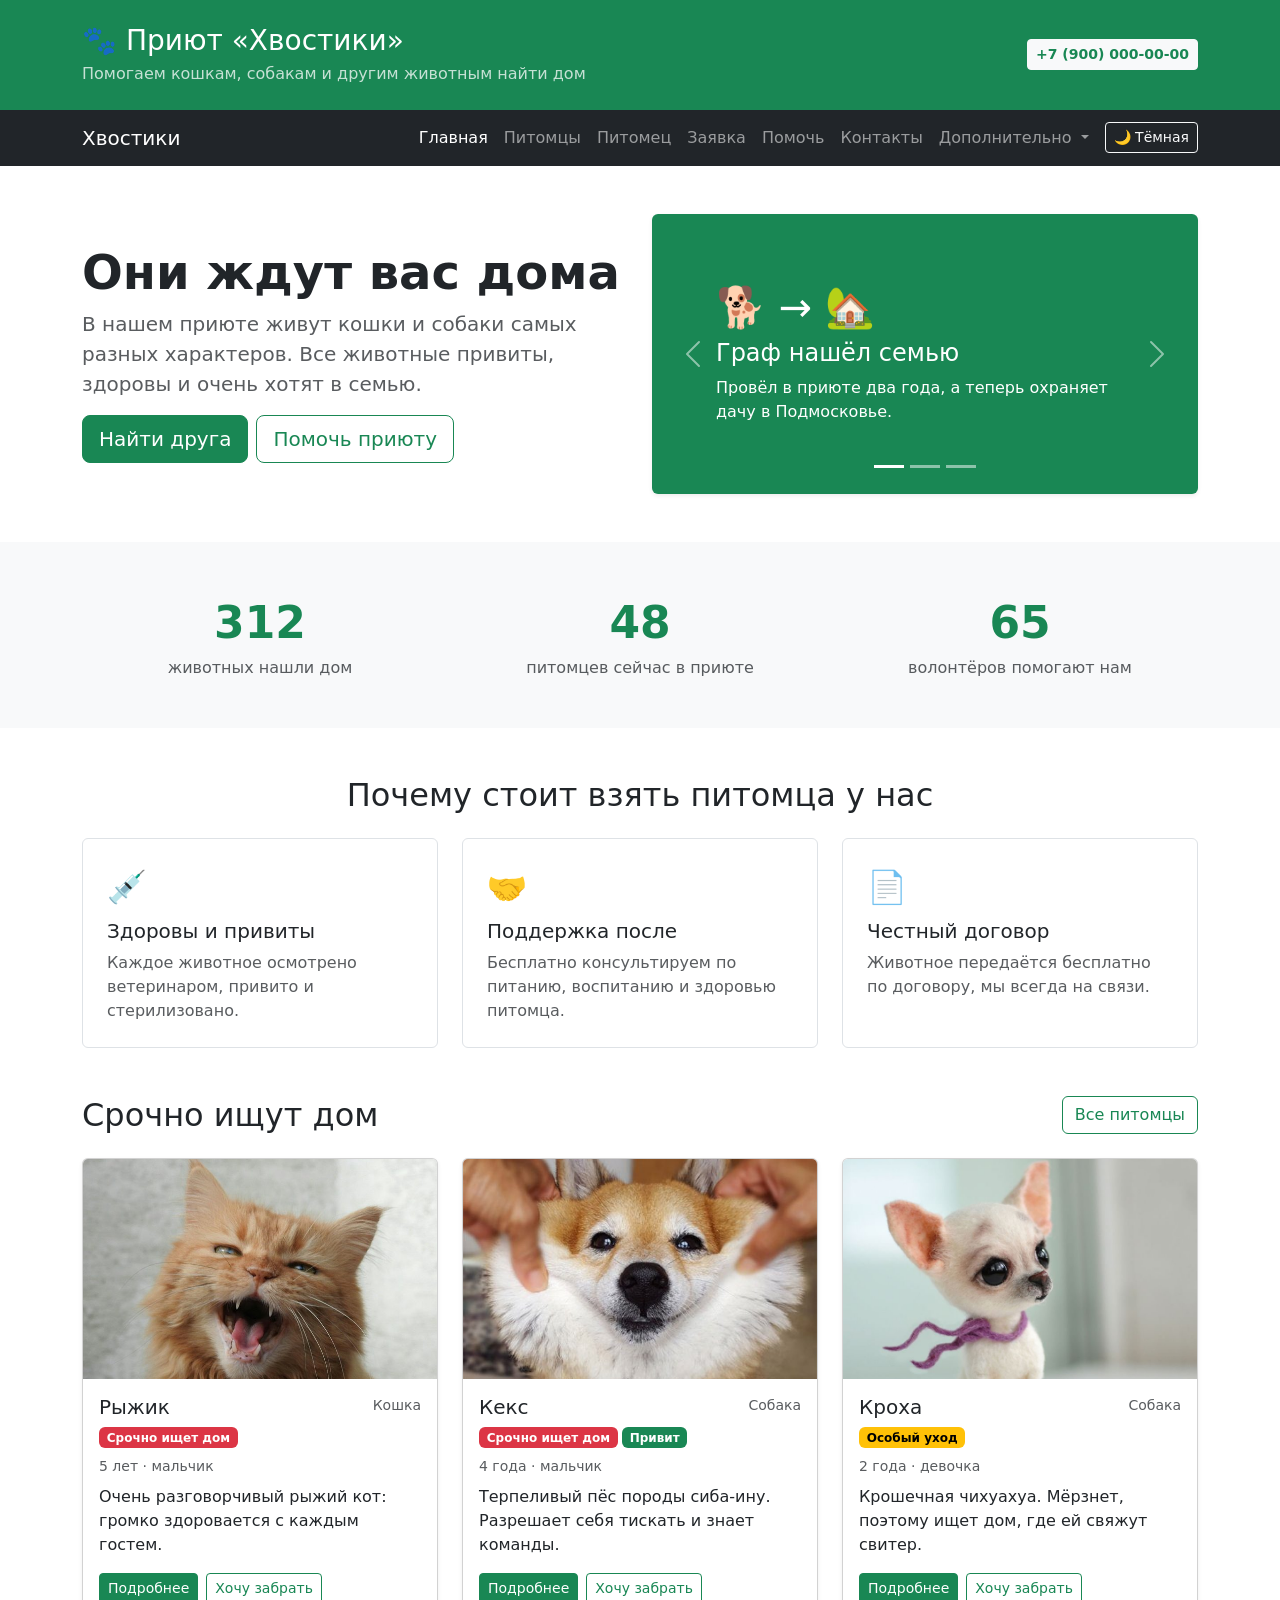
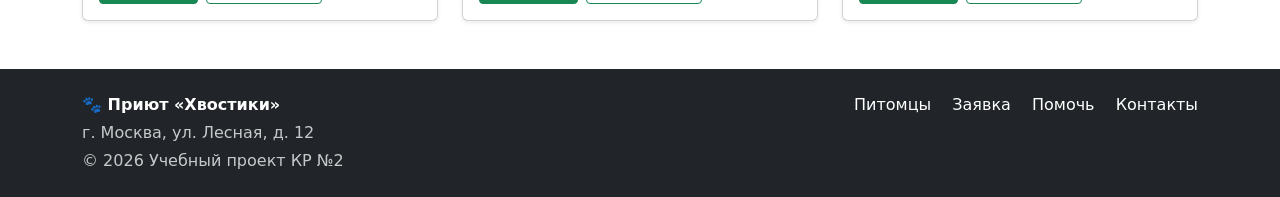
==== index.html @ 6a5b8a9f "feat: add real pet photos" ====
<!DOCTYPE html>
<html lang="ru">
<head>
  <meta charset="UTF-8">
  <meta name="viewport" content="width=device-width, initial-scale=1.0">
  <meta name="description" content="Приют «Хвостики»: кошки, собаки и другие животные ищут дом. Возьмите питомца или помогите приюту.">
  <title>Главная — Приют «Хвостики»</title>

  <script>
    try {
      const savedTheme = localStorage.getItem('theme');
      if (savedTheme) document.documentElement.setAttribute('data-bs-theme', savedTheme);
    } catch (e) {}
  </script>

  <link rel="stylesheet" href="vendor/bootstrap/css/bootstrap.min.css">
  <link rel="stylesheet" href="css/custom.css">
</head>
<body>
  <header class="bg-success text-white py-4">
    <div class="container">
      <div class="row align-items-center">
        <div class="col-12 col-md-8">
          <p class="h3 mb-1">🐾 Приют «Хвостики»</p>
          <p class="mb-0 opacity-75">
            Помогаем кошкам, собакам и другим животным найти дом
          </p>
        </div>

        <div class="col-12 col-md-4 text-md-end mt-3 mt-md-0">
          <a class="btn btn-light btn-sm text-success fw-semibold" href="tel:+79000000000">
            +7 (900) 000-00-00
          </a>
        </div>
      </div>
    </div>
  </header>

  <nav class="navbar navbar-expand-lg navbar-dark bg-dark">
    <div class="container">
      <a class="navbar-brand" href="index.html">Хвостики</a>

      <button
        class="navbar-toggler"
        type="button"
        data-bs-toggle="collapse"
        data-bs-target="#mainNavbar"
        aria-controls="mainNavbar"
        aria-expanded="false"
        aria-label="Переключить навигацию"
      >
        <span class="navbar-toggler-icon"></span>
      </button>

      <div class="collapse navbar-collapse" id="mainNavbar">
        <ul class="navbar-nav ms-auto align-items-lg-center">
          <li class="nav-item">
            <a class="nav-link active" aria-current="page" href="index.html">Главная</a>
          </li>
          <li class="nav-item">
            <a class="nav-link" href="catalog.html">Питомцы</a>
          </li>
          <li class="nav-item">
            <a class="nav-link" href="product.html">Питомец</a>
          </li>
          <li class="nav-item">
            <a class="nav-link" href="order.html">Заявка</a>
          </li>
          <li class="nav-item">
            <a class="nav-link" href="help.html">Помочь</a>
          </li>
          <li class="nav-item">
            <a class="nav-link" href="contacts.html">Контакты</a>
          </li>
          <li class="nav-item dropdown">
            <a
              class="nav-link dropdown-toggle"
              href="#"
              role="button"
              data-bs-toggle="dropdown"
              aria-expanded="false"
            >
              Дополнительно
            </a>
            <ul class="dropdown-menu dropdown-menu-end">
              <li><a class="dropdown-item" href="catalog.html">Все питомцы</a></li>
              <li><a class="dropdown-item" href="index.html#urgent">Срочно ищут дом</a></li>
              <li><a class="dropdown-item" href="help.html#volunteer">Стать волонтёром</a></li>
            </ul>
          </li>
          <li class="nav-item ms-lg-2">
            <button
              id="themeToggle"
              class="btn btn-outline-light btn-sm"
              type="button"
              aria-label="Переключить тему"
            >
              🌙 Тёмная
            </button>
          </li>
        </ul>
      </div>
    </div>
  </nav>

  <main>
    <section class="container my-5">
      <div class="row align-items-center g-4">
        <div class="col-12 col-lg-6">
          <h1 class="display-5 fw-bold">
            Они ждут вас дома
          </h1>
          <p class="lead text-body-secondary">
            В нашем приюте живут кошки и собаки самых разных характеров.
            Все животные привиты, здоровы и очень хотят в семью.
          </p>
          <div class="d-flex flex-wrap gap-2">
            <a class="btn btn-success btn-lg" href="catalog.html">
              Найти друга
            </a>
            <a class="btn btn-outline-success btn-lg" href="help.html">
              Помочь приюту
            </a>
          </div>
        </div>

        <div class="col-12 col-lg-6">
          <div id="storiesCarousel" class="carousel slide rounded overflow-hidden shadow-sm" data-bs-ride="carousel">
            <div class="carousel-indicators">
              <button type="button" data-bs-target="#storiesCarousel" data-bs-slide-to="0" class="active" aria-current="true" aria-label="История 1"></button>
              <button type="button" data-bs-target="#storiesCarousel" data-bs-slide-to="1" aria-label="История 2"></button>
              <button type="button" data-bs-target="#storiesCarousel" data-bs-slide-to="2" aria-label="История 3"></button>
            </div>

            <div class="carousel-inner">
              <div class="carousel-item active">
                <div class="promo-slide bg-success text-white d-flex flex-column justify-content-center p-5">
                  <p class="display-6 mb-2">🐕 → 🏡</p>
                  <h2 class="h4">Граф нашёл семью</h2>
                  <p class="mb-0">Провёл в приюте два года, а теперь охраняет дачу в Подмосковье.</p>
                </div>
              </div>
              <div class="carousel-item">
                <div class="promo-slide bg-primary text-white d-flex flex-column justify-content-center p-5">
                  <p class="display-6 mb-2">🐈 → 🏡</p>
                  <h2 class="h4">Муся теперь домашняя</h2>
                  <p class="mb-0">Пугливая кошка за месяц стала главной любимицей семьи.</p>
                </div>
              </div>
              <div class="carousel-item">
                <div class="promo-slide bg-dark text-white d-flex flex-column justify-content-center p-5">
                  <p class="display-6 mb-2">🐇 → 🏡</p>
                  <h2 class="h4">Кролик Снежок</h2>
                  <p class="mb-0">Живёт с двумя детьми и получает самую свежую морковку.</p>
                </div>
              </div>
            </div>

            <button class="carousel-control-prev" type="button" data-bs-target="#storiesCarousel" data-bs-slide="prev">
              <span class="carousel-control-prev-icon" aria-hidden="true"></span>
              <span class="visually-hidden">Предыдущая история</span>
            </button>
            <button class="carousel-control-next" type="button" data-bs-target="#storiesCarousel" data-bs-slide="next">
              <span class="carousel-control-next-icon" aria-hidden="true"></span>
              <span class="visually-hidden">Следующая история</span>
            </button>
          </div>
        </div>
      </div>
    </section>

    <section class="bg-body-tertiary py-5" aria-label="Приют в цифрах">
      <div class="container">
        <div class="row g-4 text-center">
          <div class="col-12 col-md-4">
            <p class="stat-number text-success mb-0">312</p>
            <p class="mb-0 text-body-secondary">животных нашли дом</p>
          </div>
          <div class="col-12 col-md-4">
            <p class="stat-number text-success mb-0">48</p>
            <p class="mb-0 text-body-secondary">питомцев сейчас в приюте</p>
          </div>
          <div class="col-12 col-md-4">
            <p class="stat-number text-success mb-0">65</p>
            <p class="mb-0 text-body-secondary">волонтёров помогают нам</p>
          </div>
        </div>
      </div>
    </section>

    <section class="container my-5" id="advantages">
      <h2 class="text-center mb-4">Почему стоит взять питомца у нас</h2>

      <div class="row g-4">
        <div class="col-12 col-md-4">
          <div class="p-4 border rounded h-100 bg-body">
            <p class="fs-2 mb-2" aria-hidden="true">💉</p>
            <h3 class="h5">Здоровы и привиты</h3>
            <p class="mb-0 text-body-secondary">
              Каждое животное осмотрено ветеринаром, привито и стерилизовано.
            </p>
          </div>
        </div>

        <div class="col-12 col-md-4">
          <div class="p-4 border rounded h-100 bg-body">
            <p class="fs-2 mb-2" aria-hidden="true">🤝</p>
            <h3 class="h5">Поддержка после</h3>
            <p class="mb-0 text-body-secondary">
              Бесплатно консультируем по питанию, воспитанию и здоровью питомца.
            </p>
          </div>
        </div>

        <div class="col-12 col-md-4">
          <div class="p-4 border rounded h-100 bg-body">
            <p class="fs-2 mb-2" aria-hidden="true">📄</p>
            <h3 class="h5">Честный договор</h3>
            <p class="mb-0 text-body-secondary">
              Животное передаётся бесплатно по договору, мы всегда на связи.
            </p>
          </div>
        </div>
      </div>
    </section>

    <section class="container my-5" id="urgent">
      <div class="d-flex flex-wrap gap-2 justify-content-between align-items-center mb-4">
        <h2 class="mb-0">Срочно ищут дом</h2>
        <a class="btn btn-outline-success" href="catalog.html">
          Все питомцы
        </a>
      </div>

      <div class="row g-4">
        <div class="col-12 col-md-6 col-lg-4">
          <div class="card h-100 shadow-sm">
            <img src="images/ryzhik.jpg" class="card-img-top pet-img" alt="Рыжий кот Рыжик широко открыл рот" loading="lazy">
            <div class="card-body d-flex flex-column">
              <div class="d-flex justify-content-between align-items-start mb-2">
                <h3 class="card-title h5 mb-0">Рыжик</h3>
                <span class="text-body-secondary small">Кошка</span>
              </div>
              <div class="d-flex flex-wrap gap-1 mb-2"><span class="badge text-bg-danger">Срочно ищет дом</span></div>
              <p class="small text-body-secondary mb-2">5 лет · мальчик</p>
              <p class="card-text">Очень разговорчивый рыжий кот: громко здоровается с каждым гостем.</p>

              <div class="d-flex gap-2 mt-auto">
                <a class="btn btn-success btn-sm" href="product.html">Подробнее</a>
                <a class="btn btn-outline-success btn-sm" href="order.html?pet=ryzhik">Хочу забрать</a>
              </div>
            </div>
          </div>
        </div>
        <div class="col-12 col-md-6 col-lg-4">
          <div class="card h-100 shadow-sm">
            <img src="images/keks.jpg" class="card-img-top pet-img" alt="Рыжая сиба-ину Кекс, которой оттягивают щёки" loading="lazy">
            <div class="card-body d-flex flex-column">
              <div class="d-flex justify-content-between align-items-start mb-2">
                <h3 class="card-title h5 mb-0">Кекс</h3>
                <span class="text-body-secondary small">Собака</span>
              </div>
              <div class="d-flex flex-wrap gap-1 mb-2"><span class="badge text-bg-danger">Срочно ищет дом</span> <span class="badge text-bg-success">Привит</span></div>
              <p class="small text-body-secondary mb-2">4 года · мальчик</p>
              <p class="card-text">Терпеливый пёс породы сиба-ину. Разрешает себя тискать и знает команды.</p>

              <div class="d-flex gap-2 mt-auto">
                <a class="btn btn-success btn-sm" href="product.html">Подробнее</a>
                <a class="btn btn-outline-success btn-sm" href="order.html?pet=keks">Хочу забрать</a>
              </div>
            </div>
          </div>
        </div>
        <div class="col-12 col-md-6 col-lg-4">
          <div class="card h-100 shadow-sm">
            <img src="images/kroha.jpg" class="card-img-top pet-img" alt="Маленькая чихуахуа Кроха с фиолетовым шарфиком" loading="lazy">
            <div class="card-body d-flex flex-column">
              <div class="d-flex justify-content-between align-items-start mb-2">
                <h3 class="card-title h5 mb-0">Кроха</h3>
                <span class="text-body-secondary small">Собака</span>
              </div>
              <div class="d-flex flex-wrap gap-1 mb-2"><span class="badge text-bg-warning">Особый уход</span></div>
              <p class="small text-body-secondary mb-2">2 года · девочка</p>
              <p class="card-text">Крошечная чихуахуа. Мёрзнет, поэтому ищет дом, где ей свяжут свитер.</p>

              <div class="d-flex gap-2 mt-auto">
                <a class="btn btn-success btn-sm" href="product.html">Подробнее</a>
                <a class="btn btn-outline-success btn-sm" href="order.html?pet=kroha">Хочу забрать</a>
              </div>
            </div>
          </div>
        </div>
      </div>
    </section>
  </main>

  <footer class="bg-dark text-white py-4 mt-5">
    <div class="container">
      <div class="row g-3">
        <div class="col-12 col-md-6">
          <p class="fw-semibold mb-1">🐾 Приют «Хвостики»</p>
          <p class="mb-1 opacity-75">г. Москва, ул. Лесная, д. 12</p>
          <p class="mb-0 opacity-75">&copy; 2026 Учебный проект КР №2</p>
        </div>

        <div class="col-12 col-md-6 text-md-end">
          <a class="text-white text-decoration-none me-3" href="catalog.html">Питомцы</a>
          <a class="text-white text-decoration-none me-3" href="order.html">Заявка</a>
          <a class="text-white text-decoration-none me-3" href="help.html">Помочь</a>
          <a class="text-white text-decoration-none" href="contacts.html">Контакты</a>
        </div>
      </div>
    </div>
  </footer>

  <script src="vendor/bootstrap/js/bootstrap.bundle.min.js"></script>
  <script src="js/main.js"></script>
</body>
</html>
---- css/custom.css ----
body {
  min-height: 100vh;
}

/* Фото питомцев в карточках */
.pet-img {
  height: 220px;
  object-fit: cover;
  object-position: center 30%;
}

/* Большое фото на странице питомца */
.pet-img-lg {
  width: 100%;
  height: 420px;
  object-fit: cover;
}

/* Слайды карусели историй */
.promo-slide {
  min-height: 280px;
  padding-inline: 4rem !important;
}

/* Цифры в блоке «Приют в цифрах» */
.stat-number {
  font-size: 2.75rem;
  font-weight: 700;
}

/* ===== Анимация смены темы: собака тянет занавес ===== */
.theme-curtain {
  position: fixed;
  top: 0;
  bottom: 0;
  left: 0;
  width: 0;
  z-index: 2000;
  pointer-events: none;
  /* складки занавеса */
  background:
    repeating-linear-gradient(
      90deg,
      rgba(255, 255, 255, 0.05) 0 18px,
      rgba(0, 0, 0, 0.25) 18px 40px
    ),
    #1f2340;
  box-shadow: 6px 0 18px rgba(0, 0, 0, 0.45);
  transition: opacity 0.3s ease;
}

.theme-curtain.is-hiding {
  opacity: 0;
}

.theme-dog {
  position: fixed;
  bottom: 12px;
  z-index: 2001;
  width: 168px;
  pointer-events: none;
  image-rendering: pixelated;
  animation: dog-trot 0.18s steps(2) infinite;
}

/* «Бег»: собака подпрыгивает на каждом шаге */
@keyframes dog-trot {
  from { transform: translateY(0); }
  to { transform: translateY(-8px); }
}
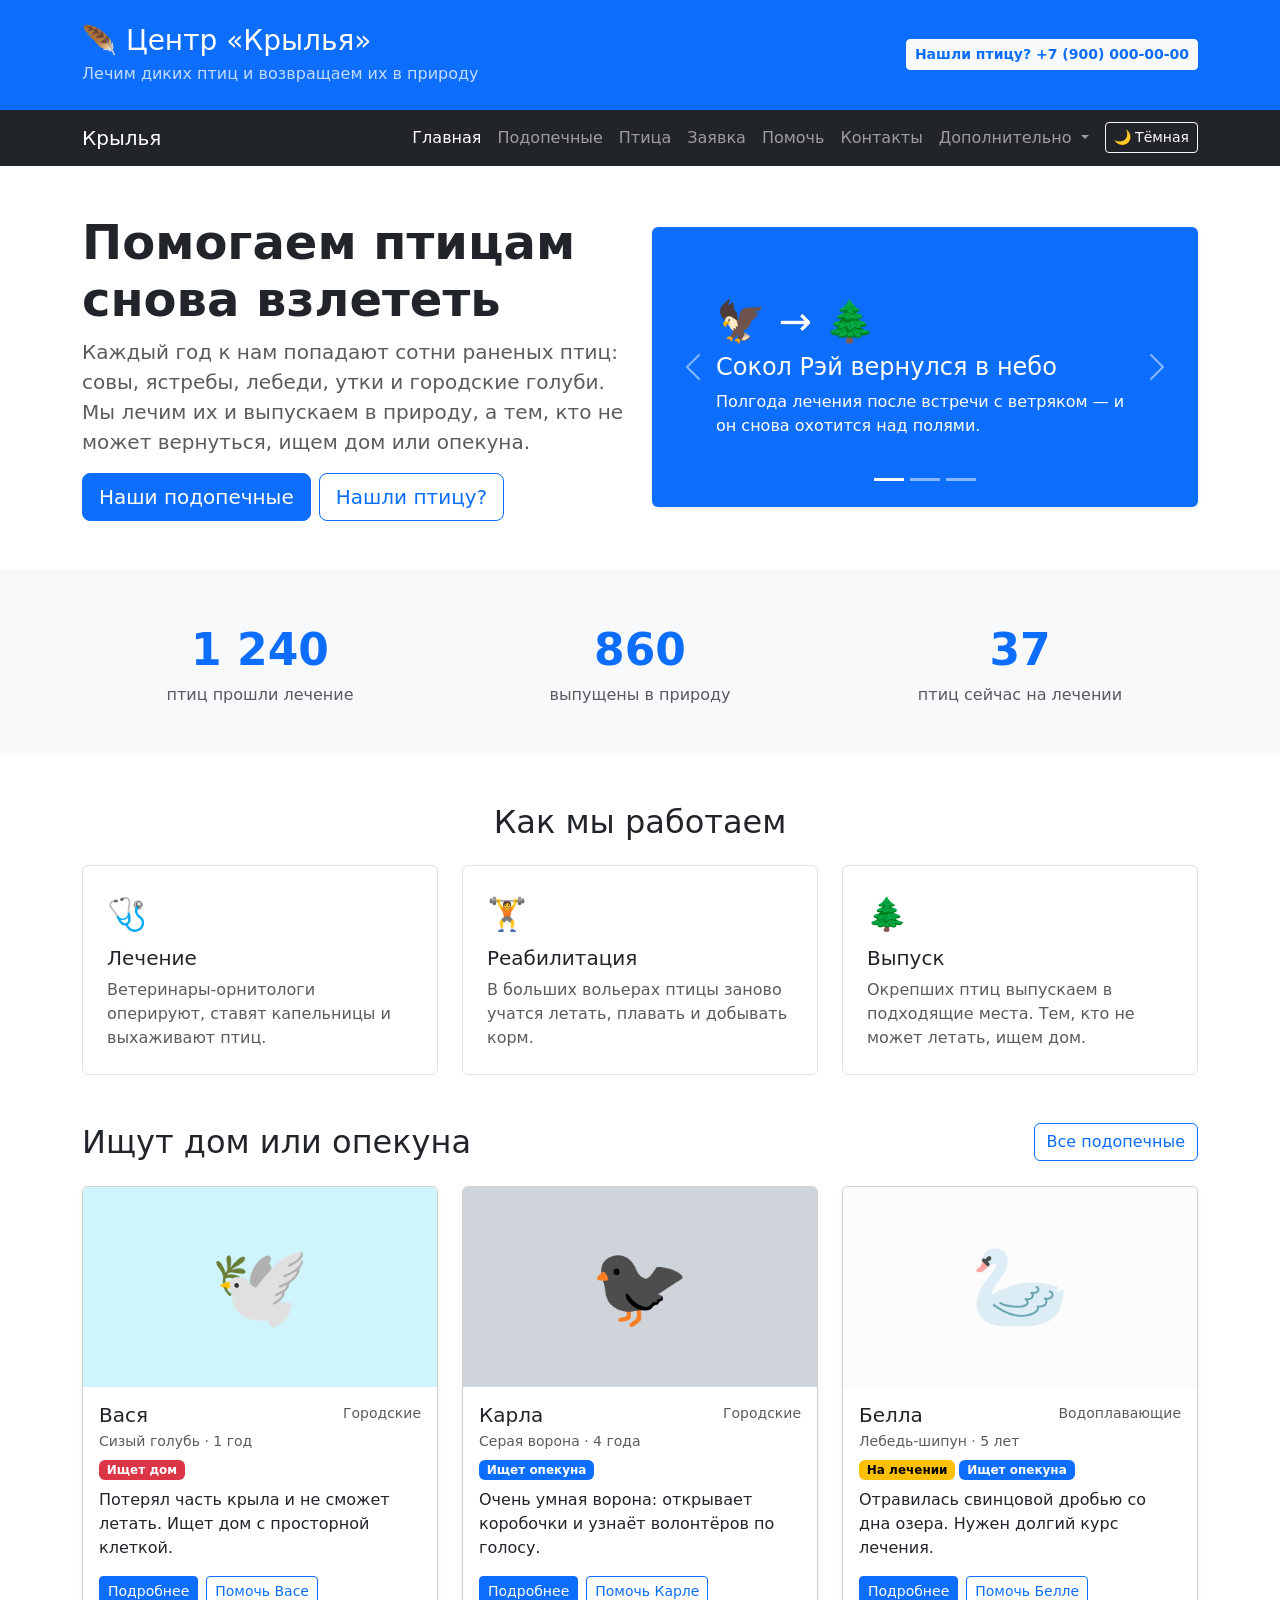
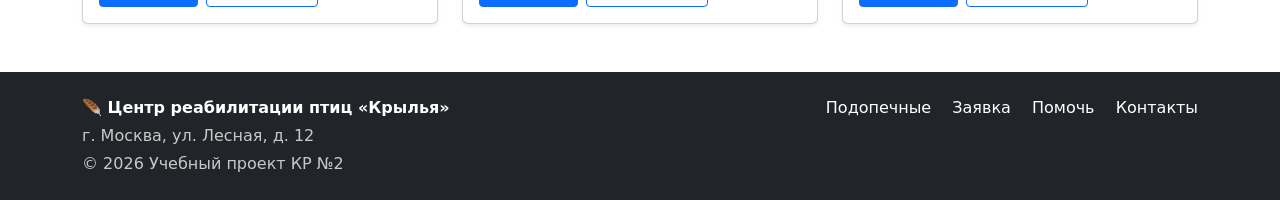
==== commit fee364ae: "feat: change project theme to bird rehabilitation center" ====
--- a/index.html
+++ b/index.html
@@ -3,8 +3,8 @@
 <head>
   <meta charset="UTF-8">
   <meta name="viewport" content="width=device-width, initial-scale=1.0">
-  <meta name="description" content="Приют «Хвостики»: кошки, собаки и другие животные ищут дом. Возьмите питомца или помогите приюту.">
-  <title>Главная — Приют «Хвостики»</title>
+  <meta name="description" content="Центр реабилитации птиц «Крылья»: лечим раненых диких птиц и возвращаем их в природу. Опека, волонтёрство, помощь найденным птицам.">
+  <title>Главная — Центр реабилитации птиц «Крылья»</title>
 
   <script>
     try {
@@ -17,19 +17,19 @@
   <link rel="stylesheet" href="css/custom.css">
 </head>
 <body>
-  <header class="bg-success text-white py-4">
+  <header class="bg-primary text-white py-4">
     <div class="container">
       <div class="row align-items-center">
         <div class="col-12 col-md-8">
-          <p class="h3 mb-1">🐾 Приют «Хвостики»</p>
+          <p class="h3 mb-1">🪶 Центр «Крылья»</p>
           <p class="mb-0 opacity-75">
-            Помогаем кошкам, собакам и другим животным найти дом
+            Лечим диких птиц и возвращаем их в природу
           </p>
         </div>
 
         <div class="col-12 col-md-4 text-md-end mt-3 mt-md-0">
-          <a class="btn btn-light btn-sm text-success fw-semibold" href="tel:+79000000000">
-            +7 (900) 000-00-00
+          <a class="btn btn-light btn-sm text-primary fw-semibold" href="tel:+79000000000">
+            Нашли птицу? +7 (900) 000-00-00
           </a>
         </div>
       </div>
@@ -38,7 +38,7 @@
 
   <nav class="navbar navbar-expand-lg navbar-dark bg-dark">
     <div class="container">
-      <a class="navbar-brand" href="index.html">Хвостики</a>
+      <a class="navbar-brand" href="index.html">Крылья</a>
 
       <button
         class="navbar-toggler"
@@ -58,10 +58,10 @@
             <a class="nav-link active" aria-current="page" href="index.html">Главная</a>
           </li>
           <li class="nav-item">
-            <a class="nav-link" href="catalog.html">Питомцы</a>
-          </li>
-          <li class="nav-item">
-            <a class="nav-link" href="product.html">Питомец</a>
+            <a class="nav-link" href="catalog.html">Подопечные</a>
+          </li>
+          <li class="nav-item">
+            <a class="nav-link" href="product.html">Птица</a>
           </li>
           <li class="nav-item">
             <a class="nav-link" href="order.html">Заявка</a>
@@ -83,8 +83,8 @@
               Дополнительно
             </a>
             <ul class="dropdown-menu dropdown-menu-end">
-              <li><a class="dropdown-item" href="catalog.html">Все питомцы</a></li>
-              <li><a class="dropdown-item" href="index.html#urgent">Срочно ищут дом</a></li>
+              <li><a class="dropdown-item" href="catalog.html">Все подопечные</a></li>
+              <li><a class="dropdown-item" href="contacts.html#found">Нашли птицу?</a></li>
               <li><a class="dropdown-item" href="help.html#volunteer">Стать волонтёром</a></li>
             </ul>
           </li>
@@ -108,18 +108,19 @@
       <div class="row align-items-center g-4">
         <div class="col-12 col-lg-6">
           <h1 class="display-5 fw-bold">
-            Они ждут вас дома
+            Помогаем птицам снова взлететь
           </h1>
           <p class="lead text-body-secondary">
-            В нашем приюте живут кошки и собаки самых разных характеров.
-            Все животные привиты, здоровы и очень хотят в семью.
+            Каждый год к нам попадают сотни раненых птиц: совы, ястребы,
+            лебеди, утки и городские голуби. Мы лечим их и выпускаем в природу,
+            а тем, кто не может вернуться, ищем дом или опекуна.
           </p>
           <div class="d-flex flex-wrap gap-2">
-            <a class="btn btn-success btn-lg" href="catalog.html">
-              Найти друга
+            <a class="btn btn-primary btn-lg" href="catalog.html">
+              Наши подопечные
             </a>
-            <a class="btn btn-outline-success btn-lg" href="help.html">
-              Помочь приюту
+            <a class="btn btn-outline-primary btn-lg" href="contacts.html#found">
+              Нашли птицу?
             </a>
           </div>
         </div>
@@ -134,24 +135,24 @@
 
             <div class="carousel-inner">
               <div class="carousel-item active">
+                <div class="promo-slide bg-primary text-white d-flex flex-column justify-content-center p-5">
+                  <p class="display-6 mb-2" aria-hidden="true">🦅 → 🌲</p>
+                  <h2 class="h4">Сокол Рэй вернулся в небо</h2>
+                  <p class="mb-0">Полгода лечения после встречи с ветряком — и он снова охотится над полями.</p>
+                </div>
+              </div>
+              <div class="carousel-item">
                 <div class="promo-slide bg-success text-white d-flex flex-column justify-content-center p-5">
-                  <p class="display-6 mb-2">🐕 → 🏡</p>
-                  <h2 class="h4">Граф нашёл семью</h2>
-                  <p class="mb-0">Провёл в приюте два года, а теперь охраняет дачу в Подмосковье.</p>
-                </div>
-              </div>
-              <div class="carousel-item">
-                <div class="promo-slide bg-primary text-white d-flex flex-column justify-content-center p-5">
-                  <p class="display-6 mb-2">🐈 → 🏡</p>
-                  <h2 class="h4">Муся теперь домашняя</h2>
-                  <p class="mb-0">Пугливая кошка за месяц стала главной любимицей семьи.</p>
+                  <p class="display-6 mb-2" aria-hidden="true">🐦 × 12 → ☁️</p>
+                  <h2 class="h4">12 стрижей выпущены</h2>
+                  <p class="mb-0">Птенцов, выпавших из гнёзд в жару, выкормили и отпустили в августе.</p>
                 </div>
               </div>
               <div class="carousel-item">
                 <div class="promo-slide bg-dark text-white d-flex flex-column justify-content-center p-5">
-                  <p class="display-6 mb-2">🐇 → 🏡</p>
-                  <h2 class="h4">Кролик Снежок</h2>
-                  <p class="mb-0">Живёт с двумя детьми и получает самую свежую морковку.</p>
+                  <p class="display-6 mb-2" aria-hidden="true">🦢 → 🏞️</p>
+                  <h2 class="h4">Лебеди Лёва и Мила</h2>
+                  <p class="mb-0">Вылечили после отравления и выпустили на озеро вместе — они пара.</p>
                 </div>
               </div>
             </div>
@@ -169,123 +170,123 @@
       </div>
     </section>
 
-    <section class="bg-body-tertiary py-5" aria-label="Приют в цифрах">
+    <section class="bg-body-tertiary py-5" aria-label="Центр в цифрах">
       <div class="container">
         <div class="row g-4 text-center">
           <div class="col-12 col-md-4">
-            <p class="stat-number text-success mb-0">312</p>
-            <p class="mb-0 text-body-secondary">животных нашли дом</p>
+            <p class="stat-number text-primary mb-0">1 240</p>
+            <p class="mb-0 text-body-secondary">птиц прошли лечение</p>
           </div>
           <div class="col-12 col-md-4">
-            <p class="stat-number text-success mb-0">48</p>
-            <p class="mb-0 text-body-secondary">питомцев сейчас в приюте</p>
+            <p class="stat-number text-primary mb-0">860</p>
+            <p class="mb-0 text-body-secondary">выпущены в природу</p>
           </div>
           <div class="col-12 col-md-4">
-            <p class="stat-number text-success mb-0">65</p>
-            <p class="mb-0 text-body-secondary">волонтёров помогают нам</p>
+            <p class="stat-number text-primary mb-0">37</p>
+            <p class="mb-0 text-body-secondary">птиц сейчас на лечении</p>
           </div>
         </div>
       </div>
     </section>
 
     <section class="container my-5" id="advantages">
-      <h2 class="text-center mb-4">Почему стоит взять питомца у нас</h2>
+      <h2 class="text-center mb-4">Как мы работаем</h2>
 
       <div class="row g-4">
         <div class="col-12 col-md-4">
           <div class="p-4 border rounded h-100 bg-body">
-            <p class="fs-2 mb-2" aria-hidden="true">💉</p>
-            <h3 class="h5">Здоровы и привиты</h3>
+            <p class="fs-2 mb-2" aria-hidden="true">🩺</p>
+            <h3 class="h5">Лечение</h3>
             <p class="mb-0 text-body-secondary">
-              Каждое животное осмотрено ветеринаром, привито и стерилизовано.
+              Ветеринары-орнитологи оперируют, ставят капельницы и выхаживают птиц.
             </p>
           </div>
         </div>
 
         <div class="col-12 col-md-4">
           <div class="p-4 border rounded h-100 bg-body">
-            <p class="fs-2 mb-2" aria-hidden="true">🤝</p>
-            <h3 class="h5">Поддержка после</h3>
+            <p class="fs-2 mb-2" aria-hidden="true">🏋️</p>
+            <h3 class="h5">Реабилитация</h3>
             <p class="mb-0 text-body-secondary">
-              Бесплатно консультируем по питанию, воспитанию и здоровью питомца.
+              В больших вольерах птицы заново учатся летать, плавать и добывать корм.
             </p>
           </div>
         </div>
 
         <div class="col-12 col-md-4">
           <div class="p-4 border rounded h-100 bg-body">
-            <p class="fs-2 mb-2" aria-hidden="true">📄</p>
-            <h3 class="h5">Честный договор</h3>
+            <p class="fs-2 mb-2" aria-hidden="true">🌲</p>
+            <h3 class="h5">Выпуск</h3>
             <p class="mb-0 text-body-secondary">
-              Животное передаётся бесплатно по договору, мы всегда на связи.
+              Окрепших птиц выпускаем в подходящие места. Тем, кто не может летать, ищем дом.
             </p>
           </div>
         </div>
       </div>
     </section>
 
-    <section class="container my-5" id="urgent">
+    <section class="container my-5" id="need-help">
       <div class="d-flex flex-wrap gap-2 justify-content-between align-items-center mb-4">
-        <h2 class="mb-0">Срочно ищут дом</h2>
-        <a class="btn btn-outline-success" href="catalog.html">
-          Все питомцы
+        <h2 class="mb-0">Ищут дом или опекуна</h2>
+        <a class="btn btn-outline-primary" href="catalog.html">
+          Все подопечные
         </a>
       </div>
 
       <div class="row g-4">
         <div class="col-12 col-md-6 col-lg-4">
           <div class="card h-100 shadow-sm">
-            <img src="images/ryzhik.jpg" class="card-img-top pet-img" alt="Рыжий кот Рыжик широко открыл рот" loading="lazy">
+            <div class="bird-photo bg-info-subtle card-img-top" role="img" aria-label="Сизый голубь Вася">🕊️</div>
             <div class="card-body d-flex flex-column">
-              <div class="d-flex justify-content-between align-items-start mb-2">
-                <h3 class="card-title h5 mb-0">Рыжик</h3>
-                <span class="text-body-secondary small">Кошка</span>
-              </div>
-              <div class="d-flex flex-wrap gap-1 mb-2"><span class="badge text-bg-danger">Срочно ищет дом</span></div>
-              <p class="small text-body-secondary mb-2">5 лет · мальчик</p>
-              <p class="card-text">Очень разговорчивый рыжий кот: громко здоровается с каждым гостем.</p>
-
-              <div class="d-flex gap-2 mt-auto">
-                <a class="btn btn-success btn-sm" href="product.html">Подробнее</a>
-                <a class="btn btn-outline-success btn-sm" href="order.html?pet=ryzhik">Хочу забрать</a>
+              <div class="d-flex justify-content-between align-items-start mb-1">
+                <h3 class="card-title h5 mb-0">Вася</h3>
+                <span class="text-body-secondary small">Городские</span>
+              </div>
+              <p class="small text-body-secondary mb-2">Сизый голубь · 1 год</p>
+              <div class="d-flex flex-wrap gap-1 mb-2"><span class="badge text-bg-danger">Ищет дом</span></div>
+              <p class="card-text">Потерял часть крыла и не сможет летать. Ищет дом с просторной клеткой.</p>
+
+              <div class="d-flex flex-wrap gap-2 mt-auto">
+                <a class="btn btn-primary btn-sm" href="product-vasya.html">Подробнее</a>
+                <a class="btn btn-outline-primary btn-sm" href="order.html?bird=vasya">Помочь Васе</a>
               </div>
             </div>
           </div>
         </div>
         <div class="col-12 col-md-6 col-lg-4">
           <div class="card h-100 shadow-sm">
-            <img src="images/keks.jpg" class="card-img-top pet-img" alt="Рыжая сиба-ину Кекс, которой оттягивают щёки" loading="lazy">
+            <div class="bird-photo bg-dark-subtle card-img-top" role="img" aria-label="Серая ворона Карла">🐦‍⬛</div>
             <div class="card-body d-flex flex-column">
-              <div class="d-flex justify-content-between align-items-start mb-2">
-                <h3 class="card-title h5 mb-0">Кекс</h3>
-                <span class="text-body-secondary small">Собака</span>
-              </div>
-              <div class="d-flex flex-wrap gap-1 mb-2"><span class="badge text-bg-danger">Срочно ищет дом</span> <span class="badge text-bg-success">Привит</span></div>
-              <p class="small text-body-secondary mb-2">4 года · мальчик</p>
-              <p class="card-text">Терпеливый пёс породы сиба-ину. Разрешает себя тискать и знает команды.</p>
-
-              <div class="d-flex gap-2 mt-auto">
-                <a class="btn btn-success btn-sm" href="product.html">Подробнее</a>
-                <a class="btn btn-outline-success btn-sm" href="order.html?pet=keks">Хочу забрать</a>
+              <div class="d-flex justify-content-between align-items-start mb-1">
+                <h3 class="card-title h5 mb-0">Карла</h3>
+                <span class="text-body-secondary small">Городские</span>
+              </div>
+              <p class="small text-body-secondary mb-2">Серая ворона · 4 года</p>
+              <div class="d-flex flex-wrap gap-1 mb-2"><span class="badge text-bg-primary">Ищет опекуна</span></div>
+              <p class="card-text">Очень умная ворона: открывает коробочки и узнаёт волонтёров по голосу.</p>
+
+              <div class="d-flex flex-wrap gap-2 mt-auto">
+                <a class="btn btn-primary btn-sm" href="product-karla.html">Подробнее</a>
+                <a class="btn btn-outline-primary btn-sm" href="order.html?bird=karla">Помочь Карле</a>
               </div>
             </div>
           </div>
         </div>
         <div class="col-12 col-md-6 col-lg-4">
           <div class="card h-100 shadow-sm">
-            <img src="images/kroha.jpg" class="card-img-top pet-img" alt="Маленькая чихуахуа Кроха с фиолетовым шарфиком" loading="lazy">
+            <div class="bird-photo bg-light-subtle card-img-top" role="img" aria-label="Лебедь-шипун Белла">🦢</div>
             <div class="card-body d-flex flex-column">
-              <div class="d-flex justify-content-between align-items-start mb-2">
-                <h3 class="card-title h5 mb-0">Кроха</h3>
-                <span class="text-body-secondary small">Собака</span>
-              </div>
-              <div class="d-flex flex-wrap gap-1 mb-2"><span class="badge text-bg-warning">Особый уход</span></div>
-              <p class="small text-body-secondary mb-2">2 года · девочка</p>
-              <p class="card-text">Крошечная чихуахуа. Мёрзнет, поэтому ищет дом, где ей свяжут свитер.</p>
-
-              <div class="d-flex gap-2 mt-auto">
-                <a class="btn btn-success btn-sm" href="product.html">Подробнее</a>
-                <a class="btn btn-outline-success btn-sm" href="order.html?pet=kroha">Хочу забрать</a>
+              <div class="d-flex justify-content-between align-items-start mb-1">
+                <h3 class="card-title h5 mb-0">Белла</h3>
+                <span class="text-body-secondary small">Водоплавающие</span>
+              </div>
+              <p class="small text-body-secondary mb-2">Лебедь-шипун · 5 лет</p>
+              <div class="d-flex flex-wrap gap-1 mb-2"><span class="badge text-bg-warning">На лечении</span> <span class="badge text-bg-primary">Ищет опекуна</span></div>
+              <p class="card-text">Отравилась свинцовой дробью со дна озера. Нужен долгий курс лечения.</p>
+
+              <div class="d-flex flex-wrap gap-2 mt-auto">
+                <a class="btn btn-primary btn-sm" href="product-bella.html">Подробнее</a>
+                <a class="btn btn-outline-primary btn-sm" href="order.html?bird=bella">Помочь Белле</a>
               </div>
             </div>
           </div>
@@ -298,13 +299,13 @@
     <div class="container">
       <div class="row g-3">
         <div class="col-12 col-md-6">
-          <p class="fw-semibold mb-1">🐾 Приют «Хвостики»</p>
+          <p class="fw-semibold mb-1">🪶 Центр реабилитации птиц «Крылья»</p>
           <p class="mb-1 opacity-75">г. Москва, ул. Лесная, д. 12</p>
           <p class="mb-0 opacity-75">&copy; 2026 Учебный проект КР №2</p>
         </div>
 
         <div class="col-12 col-md-6 text-md-end">
-          <a class="text-white text-decoration-none me-3" href="catalog.html">Питомцы</a>
+          <a class="text-white text-decoration-none me-3" href="catalog.html">Подопечные</a>
           <a class="text-white text-decoration-none me-3" href="order.html">Заявка</a>
           <a class="text-white text-decoration-none me-3" href="help.html">Помочь</a>
           <a class="text-white text-decoration-none" href="contacts.html">Контакты</a>
--- a/css/custom.css
+++ b/css/custom.css
@@ -2,18 +2,19 @@
   min-height: 100vh;
 }
 
-/* Фото питомцев в карточках */
-.pet-img {
-  height: 220px;
-  object-fit: cover;
-  object-position: center 30%;
+/* Заглушка фото птицы: эмодзи на цветном фоне */
+.bird-photo {
+  height: 200px;
+  display: flex;
+  align-items: center;
+  justify-content: center;
+  font-size: 5rem;
+  line-height: 1;
 }
 
-/* Большое фото на странице питомца */
-.pet-img-lg {
-  width: 100%;
-  height: 420px;
-  object-fit: cover;
+.bird-photo-lg {
+  height: 380px;
+  font-size: 10rem;
 }
 
 /* Слайды карусели историй */
@@ -22,13 +23,13 @@
   padding-inline: 4rem !important;
 }
 
-/* Цифры в блоке «Приют в цифрах» */
+/* Цифры в блоке «Центр в цифрах» */
 .stat-number {
   font-size: 2.75rem;
   font-weight: 700;
 }
 
-/* ===== Анимация смены темы: собака тянет занавес ===== */
+/* ===== Анимация смены темы: птица тянет занавес ===== */
 .theme-curtain {
   position: fixed;
   top: 0;
@@ -37,14 +38,15 @@
   width: 0;
   z-index: 2000;
   pointer-events: none;
-  /* складки занавеса */
+  /* ночное небо со звёздами */
   background:
-    repeating-linear-gradient(
-      90deg,
-      rgba(255, 255, 255, 0.05) 0 18px,
-      rgba(0, 0, 0, 0.25) 18px 40px
-    ),
-    #1f2340;
+    radial-gradient(2px 2px at 20% 30%, #fff 50%, transparent 51%),
+    radial-gradient(2px 2px at 70% 15%, #fff 50%, transparent 51%),
+    radial-gradient(1.5px 1.5px at 45% 60%, #fff 50%, transparent 51%),
+    radial-gradient(2px 2px at 85% 75%, #fff 50%, transparent 51%),
+    radial-gradient(1.5px 1.5px at 10% 85%, #fff 50%, transparent 51%),
+    linear-gradient(180deg, #0d1b3d 0%, #1f2340 100%);
+  background-size: 240px 240px, 240px 240px, 240px 240px, 240px 240px, 240px 240px, auto;
   box-shadow: 6px 0 18px rgba(0, 0, 0, 0.45);
   transition: opacity 0.3s ease;
 }
@@ -53,18 +55,30 @@
   opacity: 0;
 }
 
-.theme-dog {
+.theme-bird {
   position: fixed;
-  bottom: 12px;
+  top: 40%;
   z-index: 2001;
   width: 168px;
+  height: 120px;
   pointer-events: none;
-  image-rendering: pixelated;
-  animation: dog-trot 0.18s steps(2) infinite;
 }
 
-/* «Бег»: собака подпрыгивает на каждом шаге */
-@keyframes dog-trot {
-  from { transform: translateY(0); }
-  to { transform: translateY(-8px); }
+/* Летит влево — отражаем по горизонтали */
+.theme-bird--left {
+  transform: scaleX(-1);
 }
+
+/* Спрайт из двух кадров: крылья вверх и вниз */
+.theme-bird__sprite {
+  width: 100%;
+  height: 100%;
+  background: url("../images/bird-sprite.png") 0 0 / 200% 100% no-repeat;
+  image-rendering: pixelated;
+  animation: bird-flap 0.24s steps(1) infinite;
+}
+
+@keyframes bird-flap {
+  0% { background-position: 0 0; }
+  50% { background-position: 100% 0; }
+}
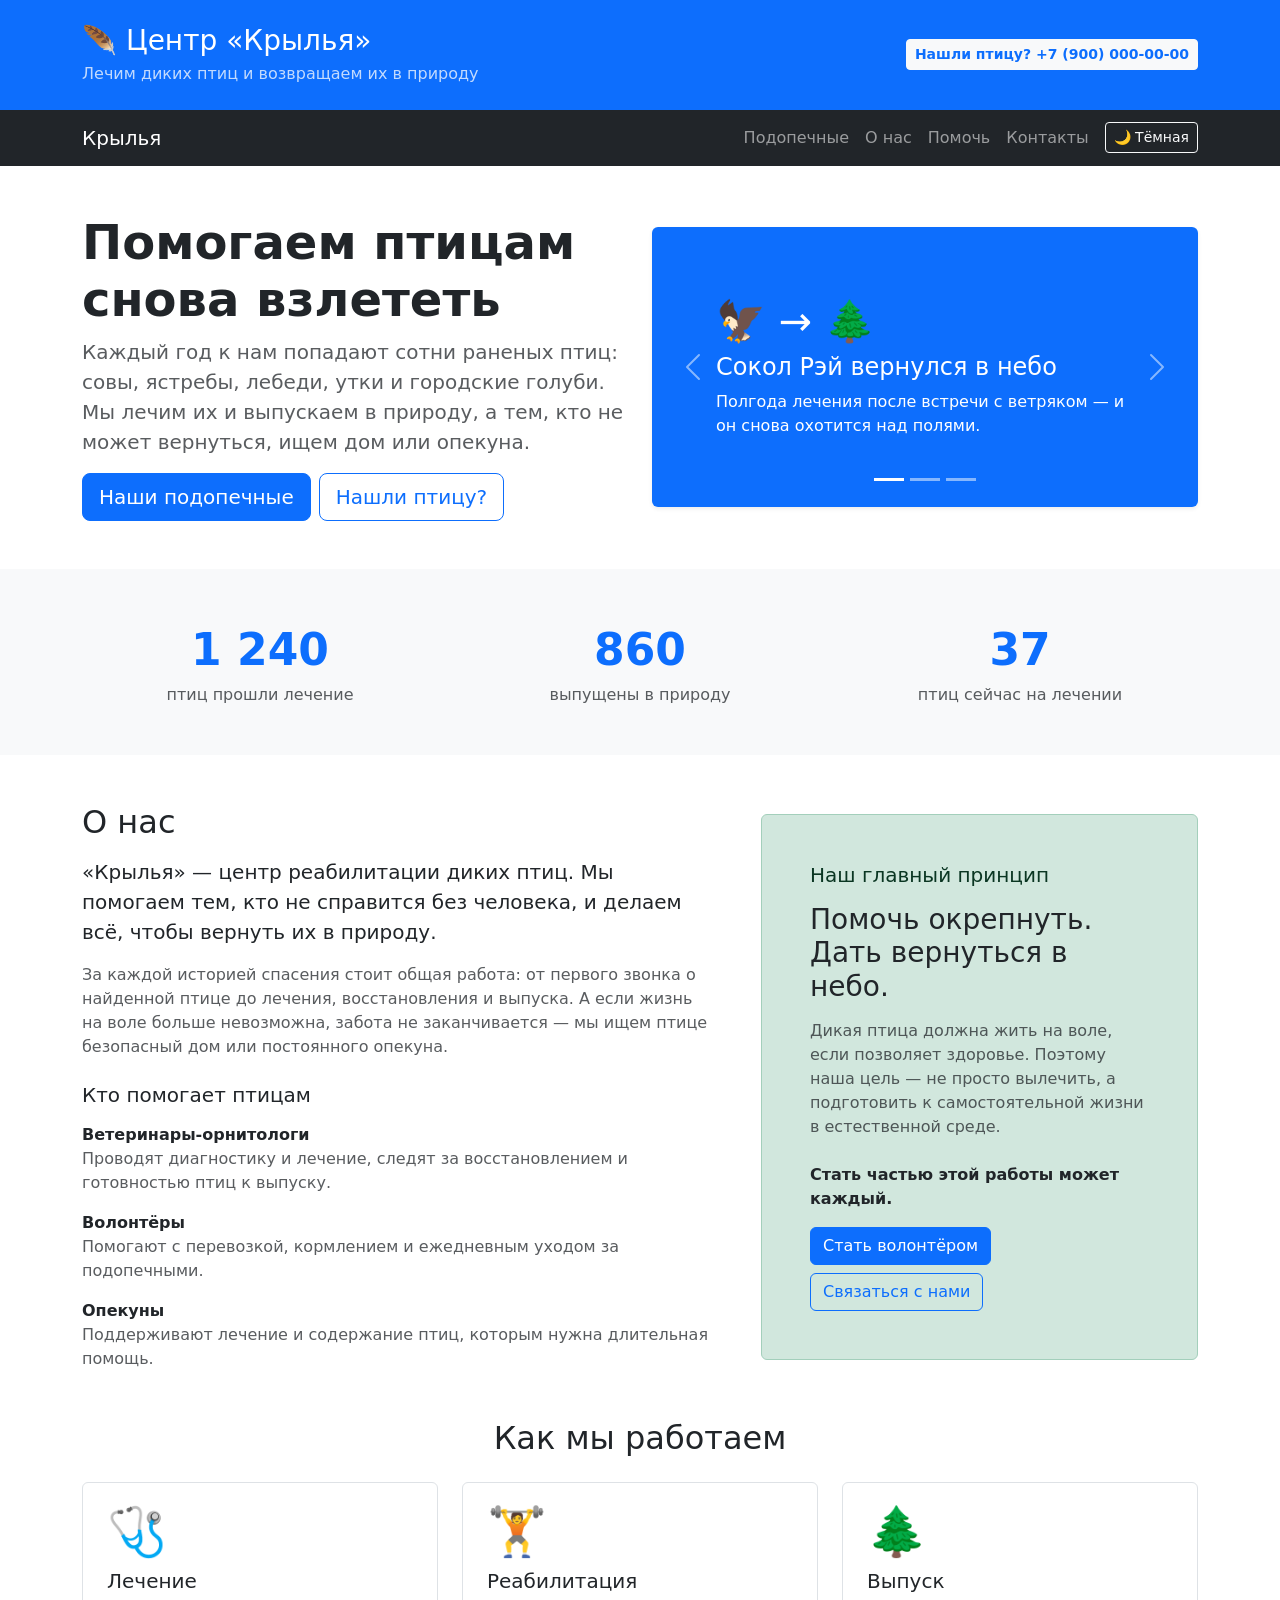
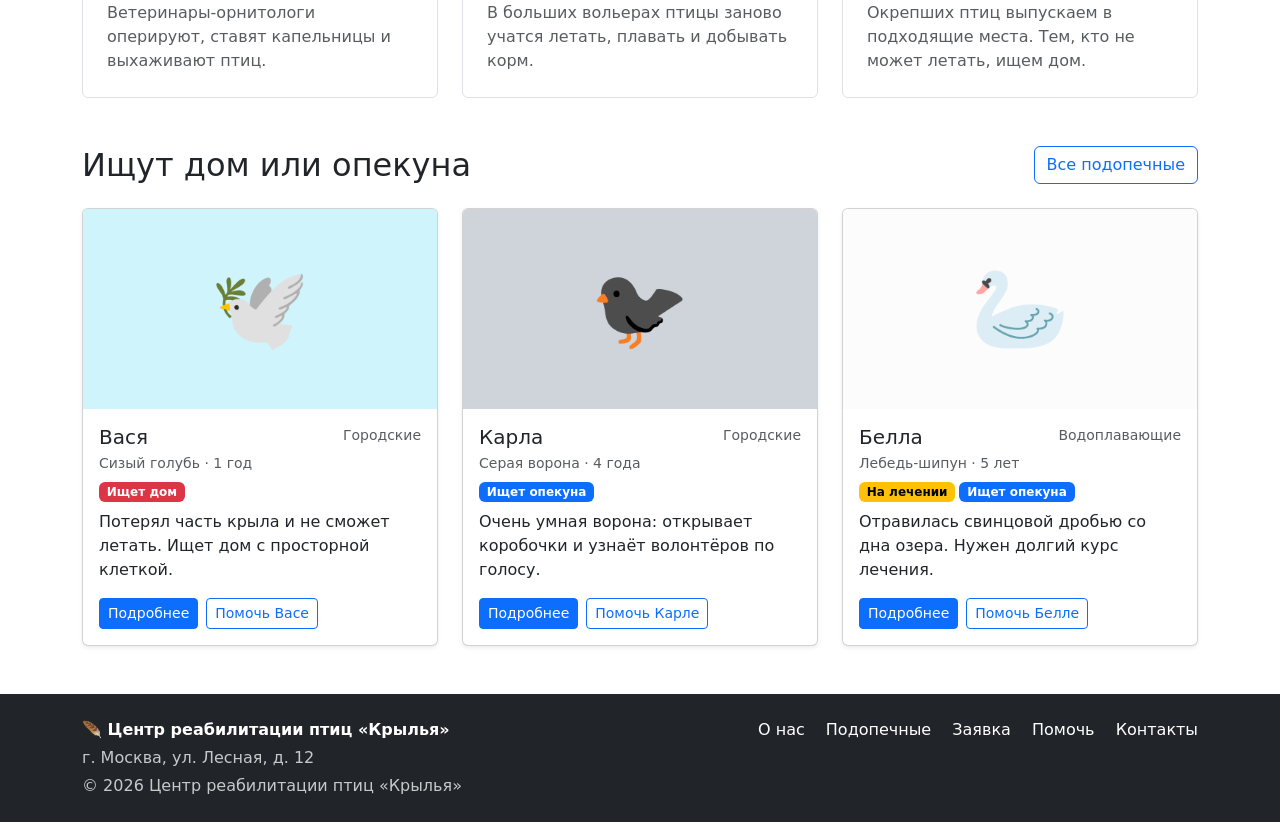
==== commit 0e85e643: "feat: add about section and simplify site navigation Increase workflow emoji size by 1.5, update sha" ====
--- a/index.html
+++ b/index.html
@@ -38,7 +38,7 @@
 
   <nav class="navbar navbar-expand-lg navbar-dark bg-dark">
     <div class="container">
-      <a class="navbar-brand" href="index.html">Крылья</a>
+      <a class="navbar-brand" aria-current="page" href="index.html">Крылья</a>
 
       <button
         class="navbar-toggler"
@@ -55,38 +55,16 @@
       <div class="collapse navbar-collapse" id="mainNavbar">
         <ul class="navbar-nav ms-auto align-items-lg-center">
           <li class="nav-item">
-            <a class="nav-link active" aria-current="page" href="index.html">Главная</a>
+            <a class="nav-link" href="catalog.html">Подопечные</a>
           </li>
           <li class="nav-item">
-            <a class="nav-link" href="catalog.html">Подопечные</a>
-          </li>
-          <li class="nav-item">
-            <a class="nav-link" href="product.html">Птица</a>
-          </li>
-          <li class="nav-item">
-            <a class="nav-link" href="order.html">Заявка</a>
+            <a class="nav-link" href="index.html#about">О нас</a>
           </li>
           <li class="nav-item">
             <a class="nav-link" href="help.html">Помочь</a>
           </li>
           <li class="nav-item">
             <a class="nav-link" href="contacts.html">Контакты</a>
-          </li>
-          <li class="nav-item dropdown">
-            <a
-              class="nav-link dropdown-toggle"
-              href="#"
-              role="button"
-              data-bs-toggle="dropdown"
-              aria-expanded="false"
-            >
-              Дополнительно
-            </a>
-            <ul class="dropdown-menu dropdown-menu-end">
-              <li><a class="dropdown-item" href="catalog.html">Все подопечные</a></li>
-              <li><a class="dropdown-item" href="contacts.html#found">Нашли птицу?</a></li>
-              <li><a class="dropdown-item" href="help.html#volunteer">Стать волонтёром</a></li>
-            </ul>
           </li>
           <li class="nav-item ms-lg-2">
             <button
@@ -189,13 +167,56 @@
       </div>
     </section>
 
+    <section class="container my-5" id="about" aria-labelledby="about-title">
+      <div class="row g-4 g-lg-5 align-items-center">
+        <div class="col-12 col-lg-7">
+          <h2 class="mb-3" id="about-title">О нас</h2>
+          <p class="lead">
+            «Крылья» — центр реабилитации диких птиц. Мы помогаем тем,
+            кто не справится без человека, и делаем всё, чтобы вернуть их в природу.
+          </p>
+          <p class="text-body-secondary mb-4">
+            За каждой историей спасения стоит общая работа: от первого звонка
+            о найденной птице до лечения, восстановления и выпуска.
+            А если жизнь на воле больше невозможна, забота не заканчивается —
+            мы ищем птице безопасный дом или постоянного опекуна.
+          </p>
+          <h3 class="h5 mb-3">Кто помогает птицам</h3>
+          <dl class="mb-0">
+            <dt>Ветеринары-орнитологи</dt>
+            <dd class="text-body-secondary mb-3">Проводят диагностику и лечение, следят за восстановлением и готовностью птиц к выпуску.</dd>
+            <dt>Волонтёры</dt>
+            <dd class="text-body-secondary mb-3">Помогают с перевозкой, кормлением и ежедневным уходом за подопечными.</dd>
+            <dt>Опекуны</dt>
+            <dd class="text-body-secondary mb-0">Поддерживают лечение и содержание птиц, которым нужна длительная помощь.</dd>
+          </dl>
+        </div>
+        <div class="col-12 col-lg-5">
+          <div class="bg-success-subtle border border-success-subtle rounded p-4 p-lg-5">
+            <h3 class="h5 text-success-emphasis mb-3">Наш главный принцип</h3>
+            <p class="h3 mb-3">Помочь окрепнуть.<br>Дать вернуться в небо.</p>
+            <p class="text-body-secondary mb-4">
+              Дикая птица должна жить на воле, если позволяет здоровье.
+              Поэтому наша цель — не просто вылечить, а подготовить
+              к самостоятельной жизни в естественной среде.
+            </p>
+            <p class="fw-semibold mb-3">Стать частью этой работы может каждый.</p>
+            <div class="d-flex flex-wrap gap-2">
+              <a class="btn btn-primary" href="help.html#volunteer">Стать волонтёром</a>
+              <a class="btn btn-outline-primary" href="contacts.html">Связаться с нами</a>
+            </div>
+          </div>
+        </div>
+      </div>
+    </section>
+
     <section class="container my-5" id="advantages">
       <h2 class="text-center mb-4">Как мы работаем</h2>
 
       <div class="row g-4">
         <div class="col-12 col-md-4">
           <div class="p-4 border rounded h-100 bg-body">
-            <p class="fs-2 mb-2" aria-hidden="true">🩺</p>
+            <p class="fs-2 mb-2" aria-hidden="true"><span class="workflow-emoji">🩺</span></p>
             <h3 class="h5">Лечение</h3>
             <p class="mb-0 text-body-secondary">
               Ветеринары-орнитологи оперируют, ставят капельницы и выхаживают птиц.
@@ -205,7 +226,7 @@
 
         <div class="col-12 col-md-4">
           <div class="p-4 border rounded h-100 bg-body">
-            <p class="fs-2 mb-2" aria-hidden="true">🏋️</p>
+            <p class="fs-2 mb-2" aria-hidden="true"><span class="workflow-emoji">🏋️</span></p>
             <h3 class="h5">Реабилитация</h3>
             <p class="mb-0 text-body-secondary">
               В больших вольерах птицы заново учатся летать, плавать и добывать корм.
@@ -215,7 +236,7 @@
 
         <div class="col-12 col-md-4">
           <div class="p-4 border rounded h-100 bg-body">
-            <p class="fs-2 mb-2" aria-hidden="true">🌲</p>
+            <p class="fs-2 mb-2" aria-hidden="true"><span class="workflow-emoji">🌲</span></p>
             <h3 class="h5">Выпуск</h3>
             <p class="mb-0 text-body-secondary">
               Окрепших птиц выпускаем в подходящие места. Тем, кто не может летать, ищем дом.
@@ -301,10 +322,11 @@
         <div class="col-12 col-md-6">
           <p class="fw-semibold mb-1">🪶 Центр реабилитации птиц «Крылья»</p>
           <p class="mb-1 opacity-75">г. Москва, ул. Лесная, д. 12</p>
-          <p class="mb-0 opacity-75">&copy; 2026 Учебный проект КР №2</p>
+          <p class="mb-0 opacity-75">&copy; 2026 Центр реабилитации птиц «Крылья»</p>
         </div>
 
         <div class="col-12 col-md-6 text-md-end">
+          <a class="text-white text-decoration-none me-3" href="index.html#about">О нас</a>
           <a class="text-white text-decoration-none me-3" href="catalog.html">Подопечные</a>
           <a class="text-white text-decoration-none me-3" href="order.html">Заявка</a>
           <a class="text-white text-decoration-none me-3" href="help.html">Помочь</a>
--- a/css/custom.css
+++ b/css/custom.css
@@ -27,6 +27,13 @@
 .stat-number {
   font-size: 2.75rem;
   font-weight: 700;
+}
+
+/* Эмодзи этапов работы: в 1,5 раза крупнее адаптивного размера .fs-2 */
+.workflow-emoji {
+  display: inline-block;
+  font-size: 1.5em;
+  line-height: 1;
 }
 
 /* ===== Анимация смены темы: птица тянет занавес ===== */
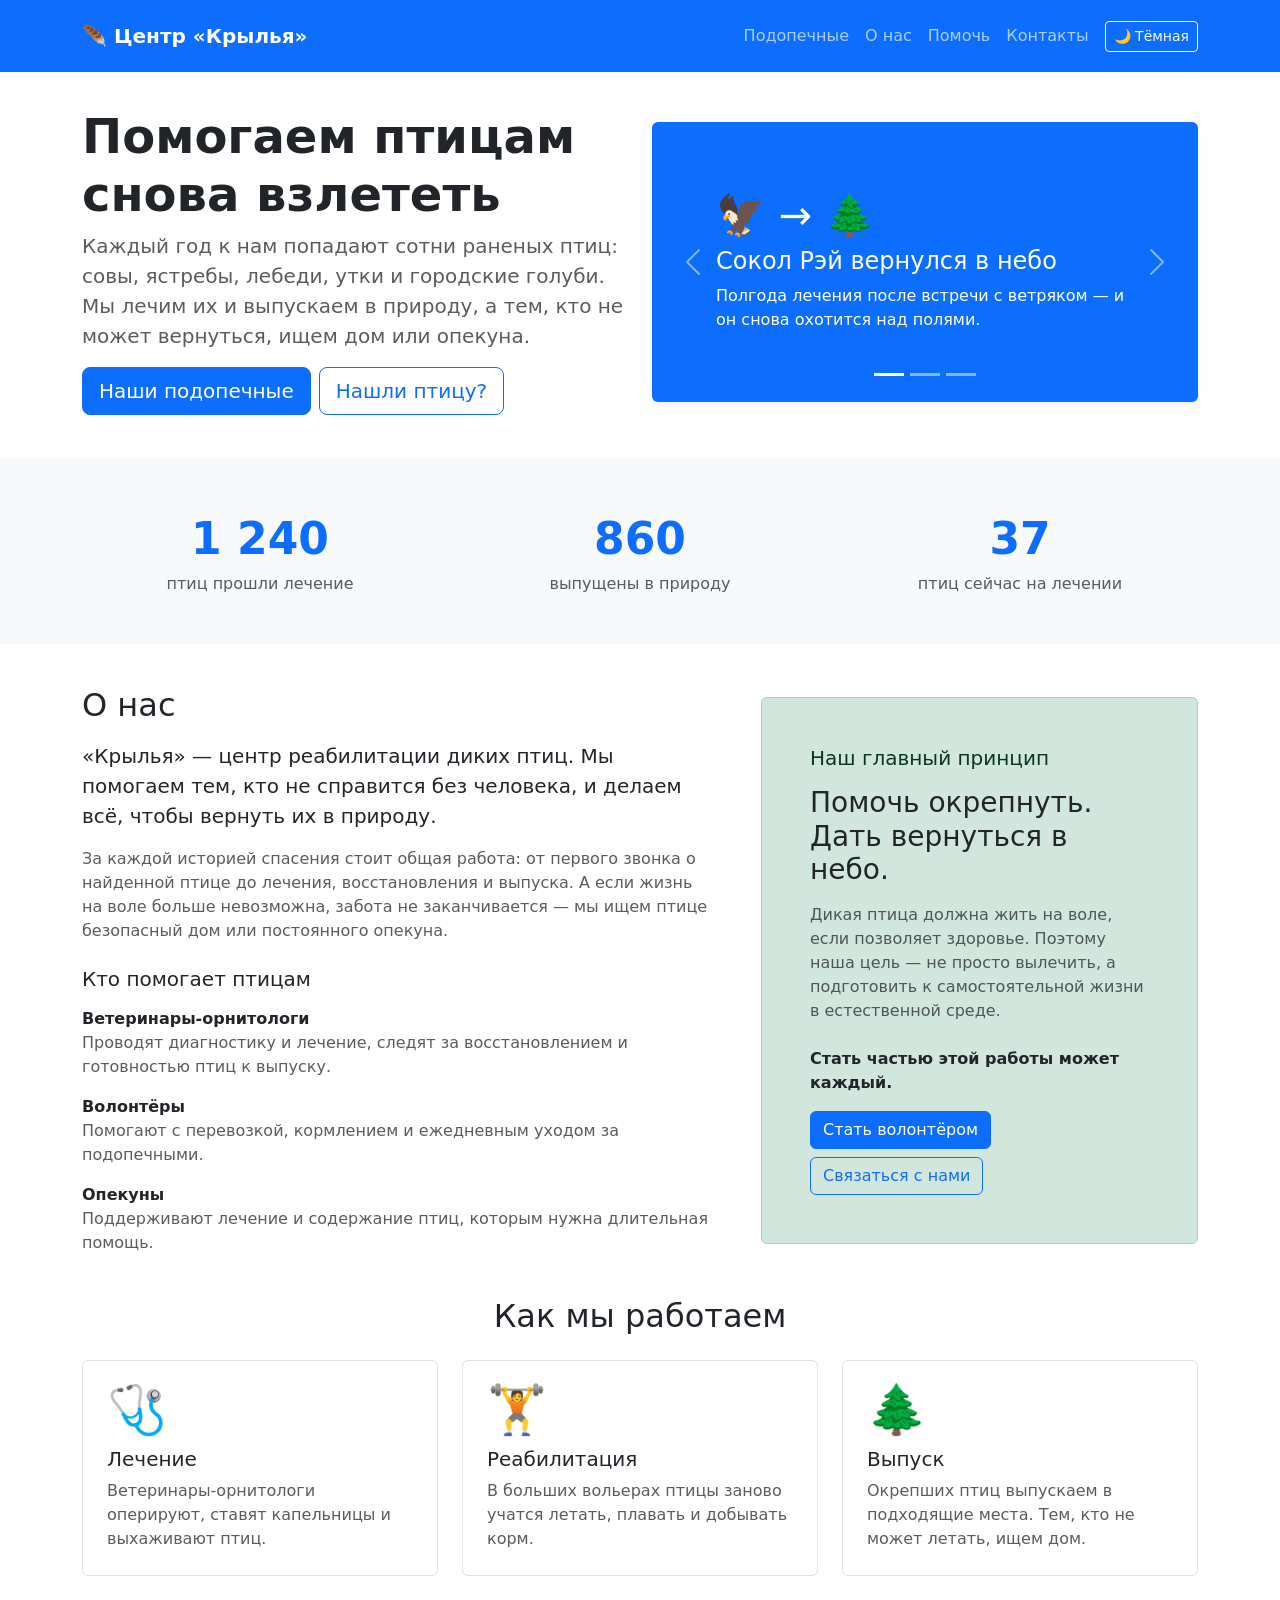
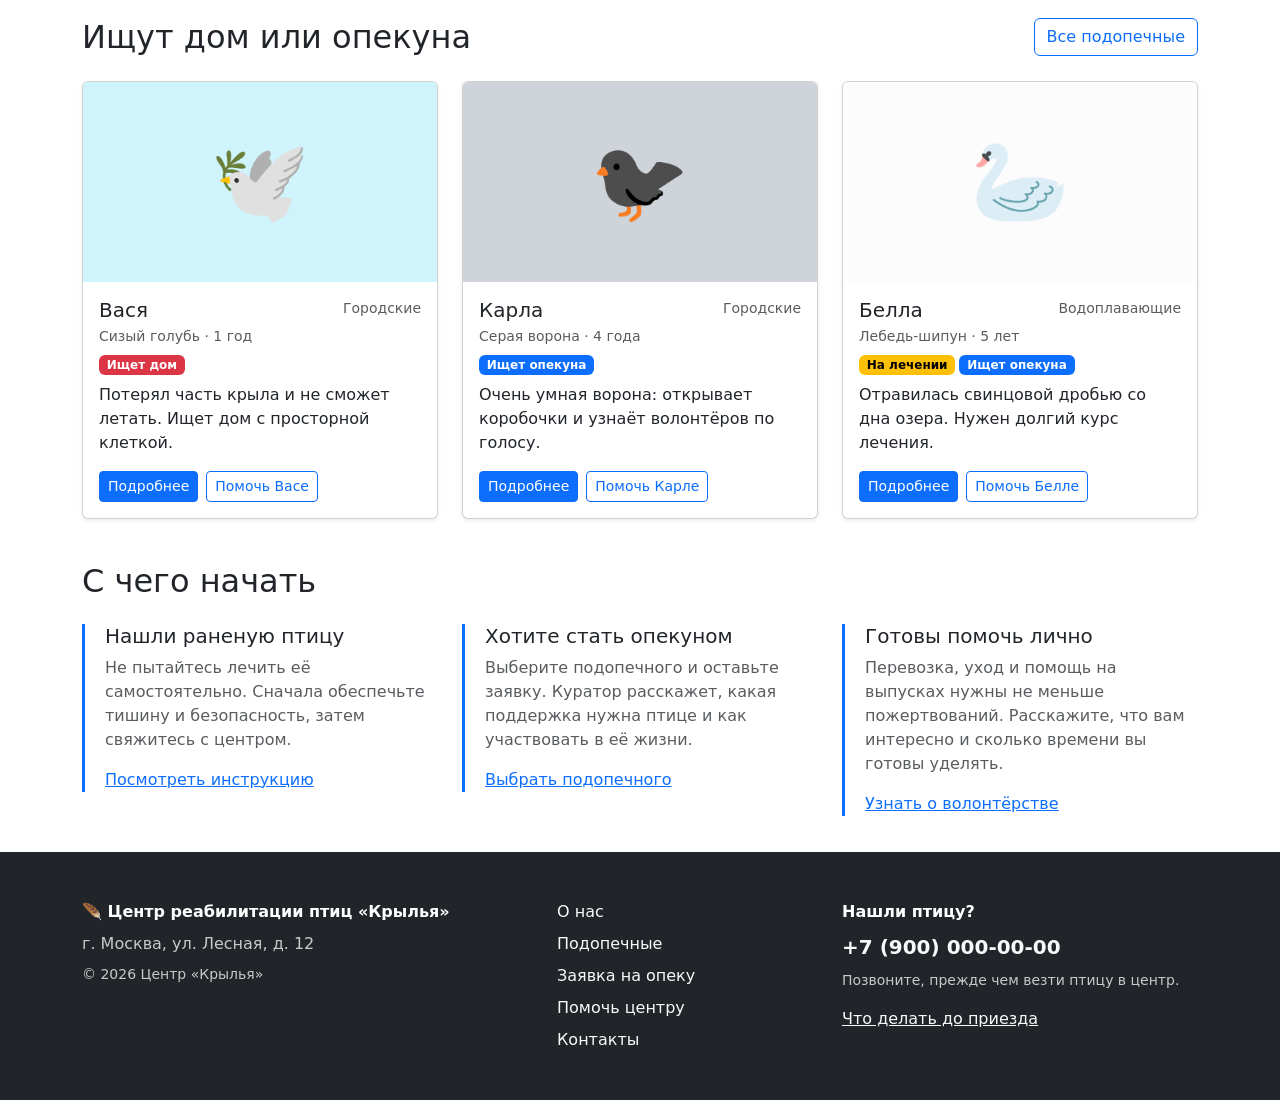
==== commit 411155ab: "feat: unify header and expand page layouts Move phone to the shared footer, enforce three/two screen" ====
--- a/index.html
+++ b/index.html
@@ -16,73 +16,56 @@
   <link rel="stylesheet" href="vendor/bootstrap/css/bootstrap.min.css">
   <link rel="stylesheet" href="css/custom.css">
 </head>
-<body>
-  <header class="bg-primary text-white py-4">
-    <div class="container">
-      <div class="row align-items-center">
-        <div class="col-12 col-md-8">
-          <p class="h3 mb-1">🪶 Центр «Крылья»</p>
-          <p class="mb-0 opacity-75">
-            Лечим диких птиц и возвращаем их в природу
-          </p>
-        </div>
-
-        <div class="col-12 col-md-4 text-md-end mt-3 mt-md-0">
-          <a class="btn btn-light btn-sm text-primary fw-semibold" href="tel:+79000000000">
-            Нашли птицу? +7 (900) 000-00-00
-          </a>
-        </div>
-      </div>
-    </div>
+<body class="home-page">
+  <header class="site-header bg-primary" data-bs-theme="dark">
+    <nav class="navbar navbar-expand-lg py-3" aria-label="Основная навигация">
+      <div class="container">
+        <a class="navbar-brand" aria-current="page" href="index.html">🪶 Центр «Крылья»</a>
+
+        <button
+          class="navbar-toggler"
+          type="button"
+          data-bs-toggle="collapse"
+          data-bs-target="#mainNavbar"
+          aria-controls="mainNavbar"
+          aria-expanded="false"
+          aria-label="Переключить навигацию"
+        >
+          <span class="navbar-toggler-icon"></span>
+        </button>
+
+        <div class="collapse navbar-collapse" id="mainNavbar">
+          <ul class="navbar-nav ms-auto align-items-lg-center">
+            <li class="nav-item">
+              <a class="nav-link" href="catalog.html">Подопечные</a>
+            </li>
+            <li class="nav-item">
+              <a class="nav-link" href="index.html#about">О нас</a>
+            </li>
+            <li class="nav-item">
+              <a class="nav-link" href="help.html">Помочь</a>
+            </li>
+            <li class="nav-item">
+              <a class="nav-link" href="contacts.html">Контакты</a>
+            </li>
+            <li class="nav-item ms-lg-2">
+              <button
+                id="themeToggle"
+                class="btn btn-outline-light btn-sm"
+                type="button"
+                aria-label="Переключить тему"
+              >
+                🌙 Тёмная
+              </button>
+            </li>
+          </ul>
+        </div>
+      </div>
+    </nav>
   </header>
 
-  <nav class="navbar navbar-expand-lg navbar-dark bg-dark">
-    <div class="container">
-      <a class="navbar-brand" aria-current="page" href="index.html">Крылья</a>
-
-      <button
-        class="navbar-toggler"
-        type="button"
-        data-bs-toggle="collapse"
-        data-bs-target="#mainNavbar"
-        aria-controls="mainNavbar"
-        aria-expanded="false"
-        aria-label="Переключить навигацию"
-      >
-        <span class="navbar-toggler-icon"></span>
-      </button>
-
-      <div class="collapse navbar-collapse" id="mainNavbar">
-        <ul class="navbar-nav ms-auto align-items-lg-center">
-          <li class="nav-item">
-            <a class="nav-link" href="catalog.html">Подопечные</a>
-          </li>
-          <li class="nav-item">
-            <a class="nav-link" href="index.html#about">О нас</a>
-          </li>
-          <li class="nav-item">
-            <a class="nav-link" href="help.html">Помочь</a>
-          </li>
-          <li class="nav-item">
-            <a class="nav-link" href="contacts.html">Контакты</a>
-          </li>
-          <li class="nav-item ms-lg-2">
-            <button
-              id="themeToggle"
-              class="btn btn-outline-light btn-sm"
-              type="button"
-              aria-label="Переключить тему"
-            >
-              🌙 Тёмная
-            </button>
-          </li>
-        </ul>
-      </div>
-    </div>
-  </nav>
-
-  <main>
-    <section class="container my-5">
+  <main class="page-content">
+    <section class="container">
       <div class="row align-items-center g-4">
         <div class="col-12 col-lg-6">
           <h1 class="display-5 fw-bold">
@@ -167,7 +150,7 @@
       </div>
     </section>
 
-    <section class="container my-5" id="about" aria-labelledby="about-title">
+    <section class="container" id="about" aria-labelledby="about-title">
       <div class="row g-4 g-lg-5 align-items-center">
         <div class="col-12 col-lg-7">
           <h2 class="mb-3" id="about-title">О нас</h2>
@@ -210,7 +193,7 @@
       </div>
     </section>
 
-    <section class="container my-5" id="advantages">
+    <section class="container" id="advantages">
       <h2 class="text-center mb-4">Как мы работаем</h2>
 
       <div class="row g-4">
@@ -246,7 +229,7 @@
       </div>
     </section>
 
-    <section class="container my-5" id="need-help">
+    <section class="container" id="need-help">
       <div class="d-flex flex-wrap gap-2 justify-content-between align-items-center mb-4">
         <h2 class="mb-0">Ищут дом или опекуна</h2>
         <a class="btn btn-outline-primary" href="catalog.html">
@@ -314,23 +297,57 @@
         </div>
       </div>
     </section>
+
+    <section class="container" aria-labelledby="start-title">
+      <h2 class="mb-4" id="start-title">С чего начать</h2>
+      <div class="row g-4">
+        <div class="col-12 col-md-4">
+          <div class="content-note">
+            <h3 class="h5">Нашли раненую птицу</h3>
+            <p class="text-body-secondary">Не пытайтесь лечить её самостоятельно. Сначала обеспечьте тишину и безопасность, затем свяжитесь с центром.</p>
+            <a href="contacts.html#found">Посмотреть инструкцию</a>
+          </div>
+        </div>
+        <div class="col-12 col-md-4">
+          <div class="content-note">
+            <h3 class="h5">Хотите стать опекуном</h3>
+            <p class="text-body-secondary">Выберите подопечного и оставьте заявку. Куратор расскажет, какая поддержка нужна птице и как участвовать в её жизни.</p>
+            <a href="catalog.html">Выбрать подопечного</a>
+          </div>
+        </div>
+        <div class="col-12 col-md-4">
+          <div class="content-note">
+            <h3 class="h5">Готовы помочь лично</h3>
+            <p class="text-body-secondary">Перевозка, уход и помощь на выпусках нужны не меньше пожертвований. Расскажите, что вам интересно и сколько времени вы готовы уделять.</p>
+            <a href="help.html#volunteer">Узнать о волонтёрстве</a>
+          </div>
+        </div>
+      </div>
+    </section>
   </main>
 
-  <footer class="bg-dark text-white py-4 mt-5">
+  <footer class="site-footer bg-dark text-white py-5">
     <div class="container">
-      <div class="row g-3">
-        <div class="col-12 col-md-6">
-          <p class="fw-semibold mb-1">🪶 Центр реабилитации птиц «Крылья»</p>
-          <p class="mb-1 opacity-75">г. Москва, ул. Лесная, д. 12</p>
-          <p class="mb-0 opacity-75">&copy; 2026 Центр реабилитации птиц «Крылья»</p>
-        </div>
-
-        <div class="col-12 col-md-6 text-md-end">
-          <a class="text-white text-decoration-none me-3" href="index.html#about">О нас</a>
-          <a class="text-white text-decoration-none me-3" href="catalog.html">Подопечные</a>
-          <a class="text-white text-decoration-none me-3" href="order.html">Заявка</a>
-          <a class="text-white text-decoration-none me-3" href="help.html">Помочь</a>
-          <a class="text-white text-decoration-none" href="contacts.html">Контакты</a>
+      <div class="row g-4">
+        <div class="col-12 col-lg-5">
+          <p class="fw-semibold mb-2">🪶 Центр реабилитации птиц «Крылья»</p>
+          <p class="mb-2 opacity-75">г. Москва, ул. Лесная, д. 12</p>
+          <p class="small mb-0 opacity-75">&copy; 2026 Центр «Крылья»</p>
+        </div>
+        <div class="col-12 col-sm-6 col-lg-3">
+          <nav class="d-flex flex-column align-items-start gap-2" aria-label="Навигация в подвале">
+            <a class="link-light text-decoration-none" href="index.html#about">О нас</a>
+            <a class="link-light text-decoration-none" href="catalog.html">Подопечные</a>
+            <a class="link-light text-decoration-none" href="order.html">Заявка на опеку</a>
+            <a class="link-light text-decoration-none" href="help.html">Помочь центру</a>
+            <a class="link-light text-decoration-none" href="contacts.html">Контакты</a>
+          </nav>
+        </div>
+        <div class="col-12 col-sm-6 col-lg-4">
+          <p class="fw-semibold mb-2">Нашли птицу?</p>
+          <a class="link-light text-decoration-none fs-5 fw-semibold text-nowrap" href="tel:+79000000000">+7 (900) 000-00-00</a>
+          <p class="small opacity-75 mt-2 mb-3">Позвоните, прежде чем везти птицу в центр.</p>
+          <a class="link-light" href="contacts.html#found">Что делать до приезда</a>
         </div>
       </div>
     </div>
--- a/css/custom.css
+++ b/css/custom.css
@@ -1,5 +1,48 @@
+/* Полная страница: два экрана, главная — три. Контент может расти свободно. */
 body {
-  min-height: 100vh;
+  display: flex;
+  flex-direction: column;
+  min-height: 200vh;
+  min-height: 200svh;
+}
+
+body.home-page {
+  min-height: 300vh;
+  min-height: 300svh;
+}
+
+.site-header,
+.site-footer {
+  flex-shrink: 0;
+}
+
+.page-content {
+  flex: 1 0 auto;
+  display: flex;
+  flex-direction: column;
+  justify-content: space-between;
+  gap: clamp(2rem, 4vh, 3.5rem);
+  padding-block: clamp(2rem, 4vh, 3.5rem);
+}
+
+/* Отступы между крупными блоками задаёт общий ритм, а не сумма utility-классов. */
+.page-content > * {
+  margin-top: 0 !important;
+  margin-bottom: 0 !important;
+}
+
+.site-header .navbar-brand {
+  font-weight: 600;
+}
+
+.site-footer a:focus-visible {
+  outline: 2px solid currentColor;
+  outline-offset: 4px;
+}
+
+.content-note {
+  border-left: 3px solid var(--bs-primary);
+  padding-left: 1.25rem;
 }
 
 /* Заглушка фото птицы: эмодзи на цветном фоне */
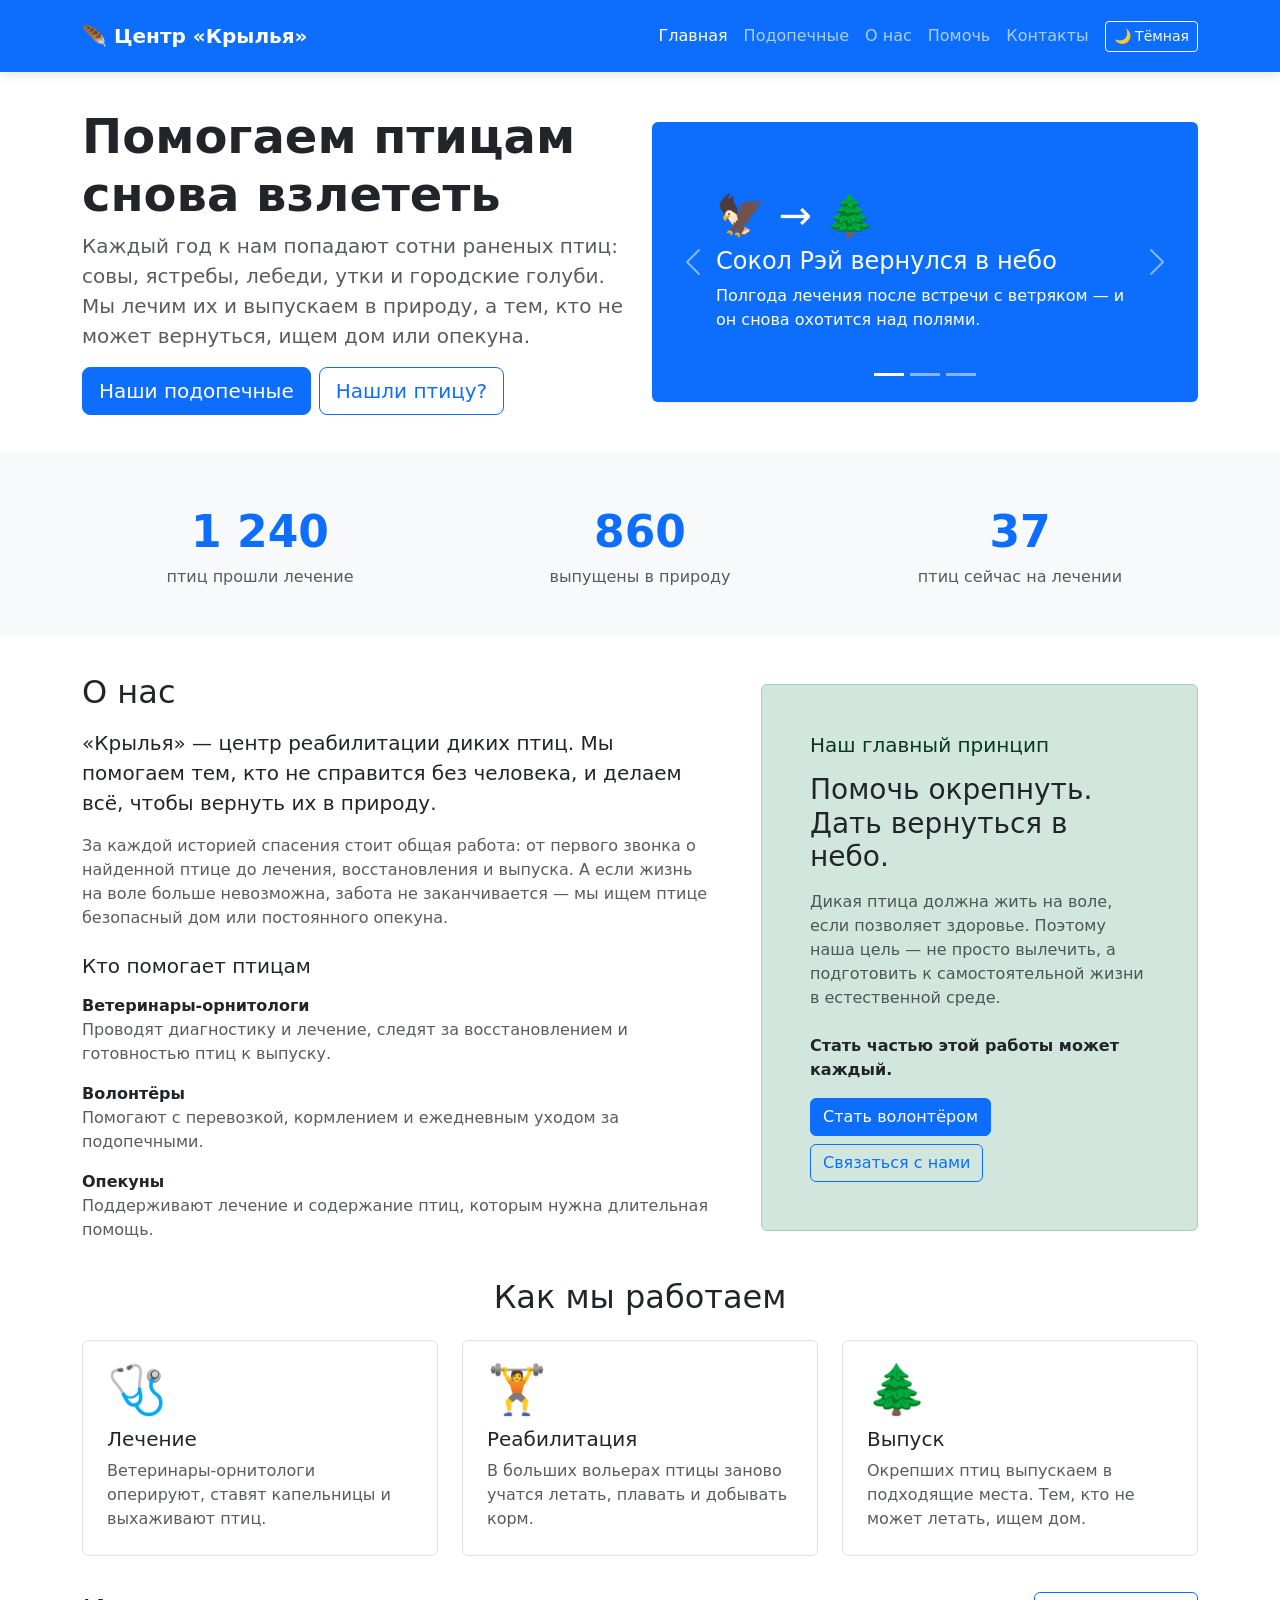
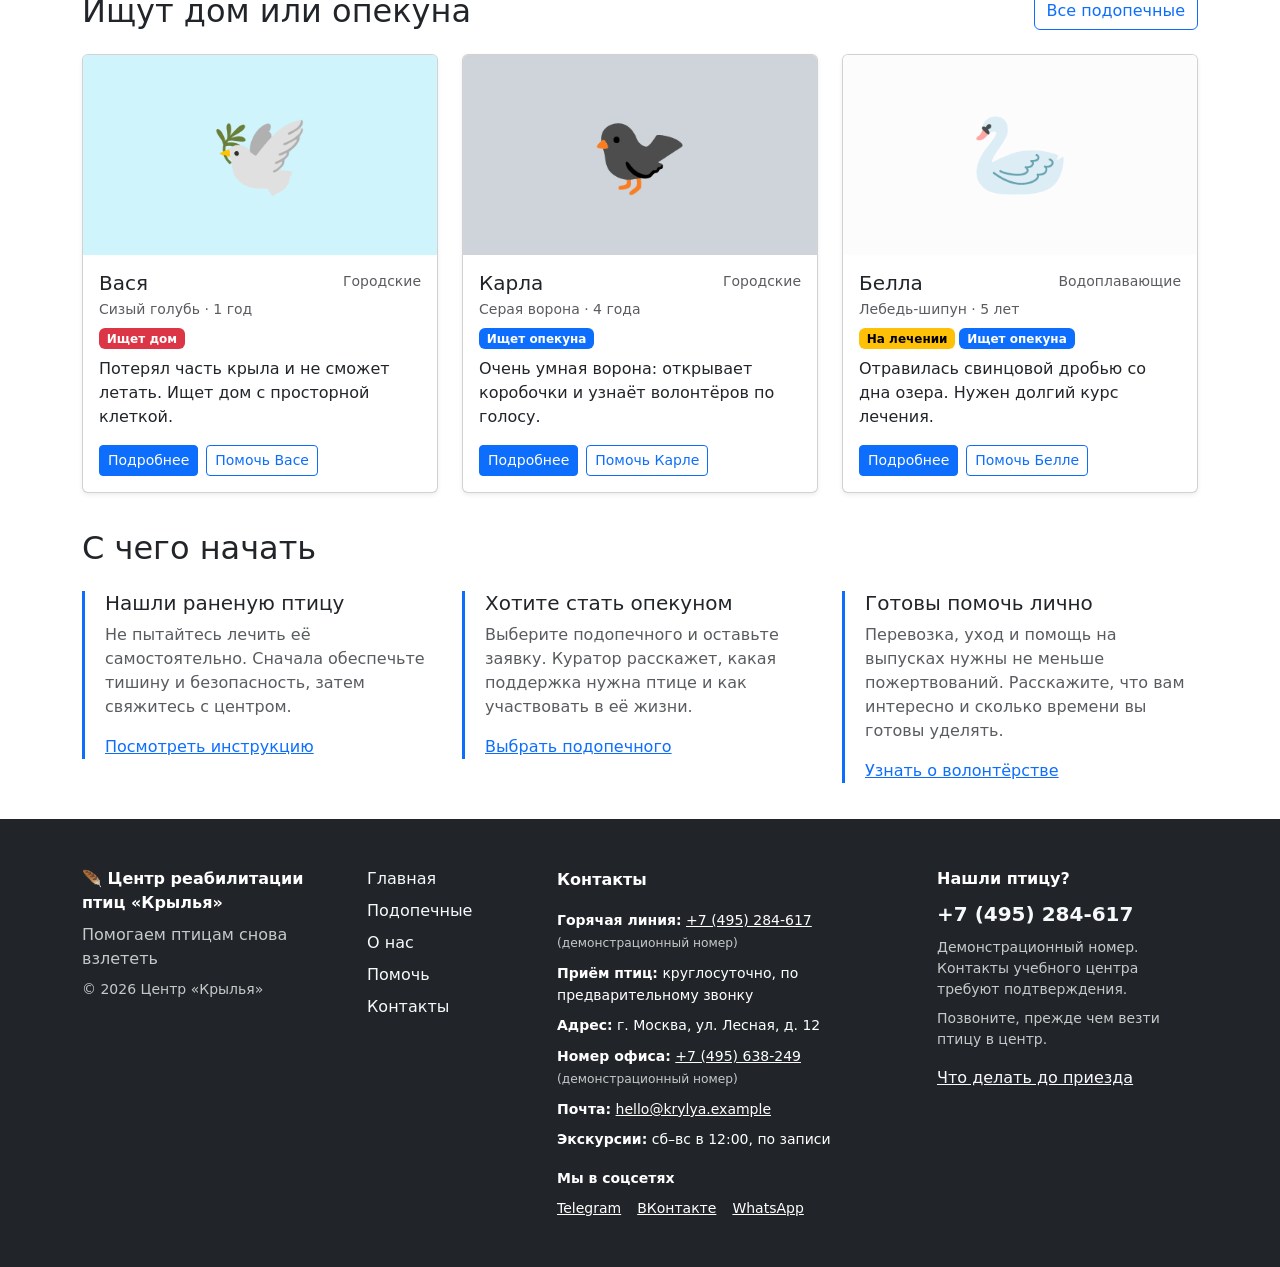
==== commit 75a11536: "feat: refresh navigation, contacts and fundraising visuals Add four-column footer, animated statisti" ====
--- a/index.html
+++ b/index.html
@@ -36,6 +36,9 @@
 
         <div class="collapse navbar-collapse" id="mainNavbar">
           <ul class="navbar-nav ms-auto align-items-lg-center">
+            <li class="nav-item">
+              <a class="nav-link active" aria-current="page" href="index.html">Главная</a>
+            </li>
             <li class="nav-item">
               <a class="nav-link" href="catalog.html">Подопечные</a>
             </li>
@@ -135,15 +138,15 @@
       <div class="container">
         <div class="row g-4 text-center">
           <div class="col-12 col-md-4">
-            <p class="stat-number text-primary mb-0">1 240</p>
+            <p class="stat-number text-primary mb-0" data-count="1240" aria-label="1 240"><span aria-hidden="true">1 240</span></p>
             <p class="mb-0 text-body-secondary">птиц прошли лечение</p>
           </div>
           <div class="col-12 col-md-4">
-            <p class="stat-number text-primary mb-0">860</p>
+            <p class="stat-number text-primary mb-0" data-count="860" aria-label="860"><span aria-hidden="true">860</span></p>
             <p class="mb-0 text-body-secondary">выпущены в природу</p>
           </div>
           <div class="col-12 col-md-4">
-            <p class="stat-number text-primary mb-0">37</p>
+            <p class="stat-number text-primary mb-0" data-count="37" aria-label="37"><span aria-hidden="true">37</span></p>
             <p class="mb-0 text-body-secondary">птиц сейчас на лечении</p>
           </div>
         </div>
@@ -329,24 +332,40 @@
   <footer class="site-footer bg-dark text-white py-5">
     <div class="container">
       <div class="row g-4">
-        <div class="col-12 col-lg-5">
+        <div class="col-12 col-md-6 col-xl-3">
           <p class="fw-semibold mb-2">🪶 Центр реабилитации птиц «Крылья»</p>
-          <p class="mb-2 opacity-75">г. Москва, ул. Лесная, д. 12</p>
+          <p class="mb-2 opacity-75">Помогаем птицам снова взлететь</p>
           <p class="small mb-0 opacity-75">&copy; 2026 Центр «Крылья»</p>
         </div>
-        <div class="col-12 col-sm-6 col-lg-3">
+        <div class="col-12 col-md-6 col-xl-2">
           <nav class="d-flex flex-column align-items-start gap-2" aria-label="Навигация в подвале">
+            <a class="link-light text-decoration-none" href="index.html">Главная</a>
+            <a class="link-light text-decoration-none" href="catalog.html">Подопечные</a>
             <a class="link-light text-decoration-none" href="index.html#about">О нас</a>
-            <a class="link-light text-decoration-none" href="catalog.html">Подопечные</a>
-            <a class="link-light text-decoration-none" href="order.html">Заявка на опеку</a>
-            <a class="link-light text-decoration-none" href="help.html">Помочь центру</a>
+            <a class="link-light text-decoration-none" href="help.html">Помочь</a>
             <a class="link-light text-decoration-none" href="contacts.html">Контакты</a>
           </nav>
         </div>
-        <div class="col-12 col-sm-6 col-lg-4">
+        <div class="col-12 col-md-6 col-xl-4 footer-contacts">
+          <p class="fw-semibold mb-3">Контакты</p>
+          <ul class="list-unstyled d-flex flex-column gap-2 small mb-3">
+            <li><span class="fw-semibold">Горячая линия:</span> <a href="tel:+7495284617">+7 (495) 284-617</a> <span class="small opacity-75">(демонстрационный номер)</span></li>
+<li><span class="fw-semibold">Приём птиц:</span> круглосуточно, по предварительному звонку</li>
+<li><span class="fw-semibold">Адрес:</span> г. Москва, ул. Лесная, д. 12</li>
+<li><span class="fw-semibold">Номер офиса:</span> <a href="tel:+7495638249">+7 (495) 638-249</a> <span class="small opacity-75">(демонстрационный номер)</span></li>
+<li><span class="fw-semibold">Почта:</span> <a href="mailto:hello@krylya.example">hello@krylya.example</a></li>
+<li><span class="fw-semibold">Экскурсии:</span> сб–вс в 12:00, по записи</li>
+          </ul>
+          <p class="fw-semibold small mb-2">Мы в соцсетях</p>
+          <div class="d-flex flex-wrap gap-3 small"><a href="https://t.me/" target="_blank" rel="noopener">Telegram</a>
+<a href="https://vk.com/" target="_blank" rel="noopener">ВКонтакте</a>
+<a href="https://wa.me/" target="_blank" rel="noopener">WhatsApp</a></div>
+        </div>
+        <div class="col-12 col-md-6 col-xl-3">
           <p class="fw-semibold mb-2">Нашли птицу?</p>
-          <a class="link-light text-decoration-none fs-5 fw-semibold text-nowrap" href="tel:+79000000000">+7 (900) 000-00-00</a>
-          <p class="small opacity-75 mt-2 mb-3">Позвоните, прежде чем везти птицу в центр.</p>
+          <a class="link-light text-decoration-none fs-5 fw-semibold" href="tel:+7495284617">+7 (495) 284-617</a>
+          <p class="small opacity-75 mt-2 mb-2">Демонстрационный номер. Контакты учебного центра требуют подтверждения.</p>
+          <p class="small opacity-75 mb-3">Позвоните, прежде чем везти птицу в центр.</p>
           <a class="link-light" href="contacts.html#found">Что делать до приезда</a>
         </div>
       </div>
--- a/css/custom.css
+++ b/css/custom.css
@@ -29,6 +29,54 @@
 .page-content > * {
   margin-top: 0 !important;
   margin-bottom: 0 !important;
+}
+
+.site-header {
+  position: sticky;
+  top: 0;
+  z-index: 1020;
+  box-shadow: 0 2px 12px rgb(0 0 0 / 12%);
+}
+
+/* Якоря не прячутся за закреплённой шапкой. */
+[id] {
+  scroll-margin-top: calc(var(--site-header-height, 72px) + 16px);
+}
+
+.back-to-top {
+  position: fixed;
+  right: max(1rem, env(safe-area-inset-right));
+  bottom: max(1rem, env(safe-area-inset-bottom));
+  z-index: 1020;
+  width: 48px;
+  height: 48px;
+  padding: 0;
+  border-radius: 50%;
+  font-size: 1.75rem;
+  line-height: 1;
+  box-shadow: 0 3px 14px rgb(0 0 0 / 20%);
+}
+
+.back-to-top img {
+  display: block;
+  margin: auto;
+}
+
+.site-footer a {
+  color: inherit;
+  overflow-wrap: anywhere;
+}
+
+.footer-contacts {
+  line-height: 1.6;
+}
+
+.fund-illustration {
+  display: block;
+  width: 100%;
+  aspect-ratio: 24 / 13;
+  object-fit: cover;
+  border-bottom: 1px solid var(--bs-border-color);
 }
 
 .site-header .navbar-brand {
@@ -68,6 +116,8 @@
 
 /* Цифры в блоке «Центр в цифрах» */
 .stat-number {
+  font-variant-numeric: tabular-nums;
+  min-width: 4ch;
   font-size: 2.75rem;
   font-weight: 700;
 }
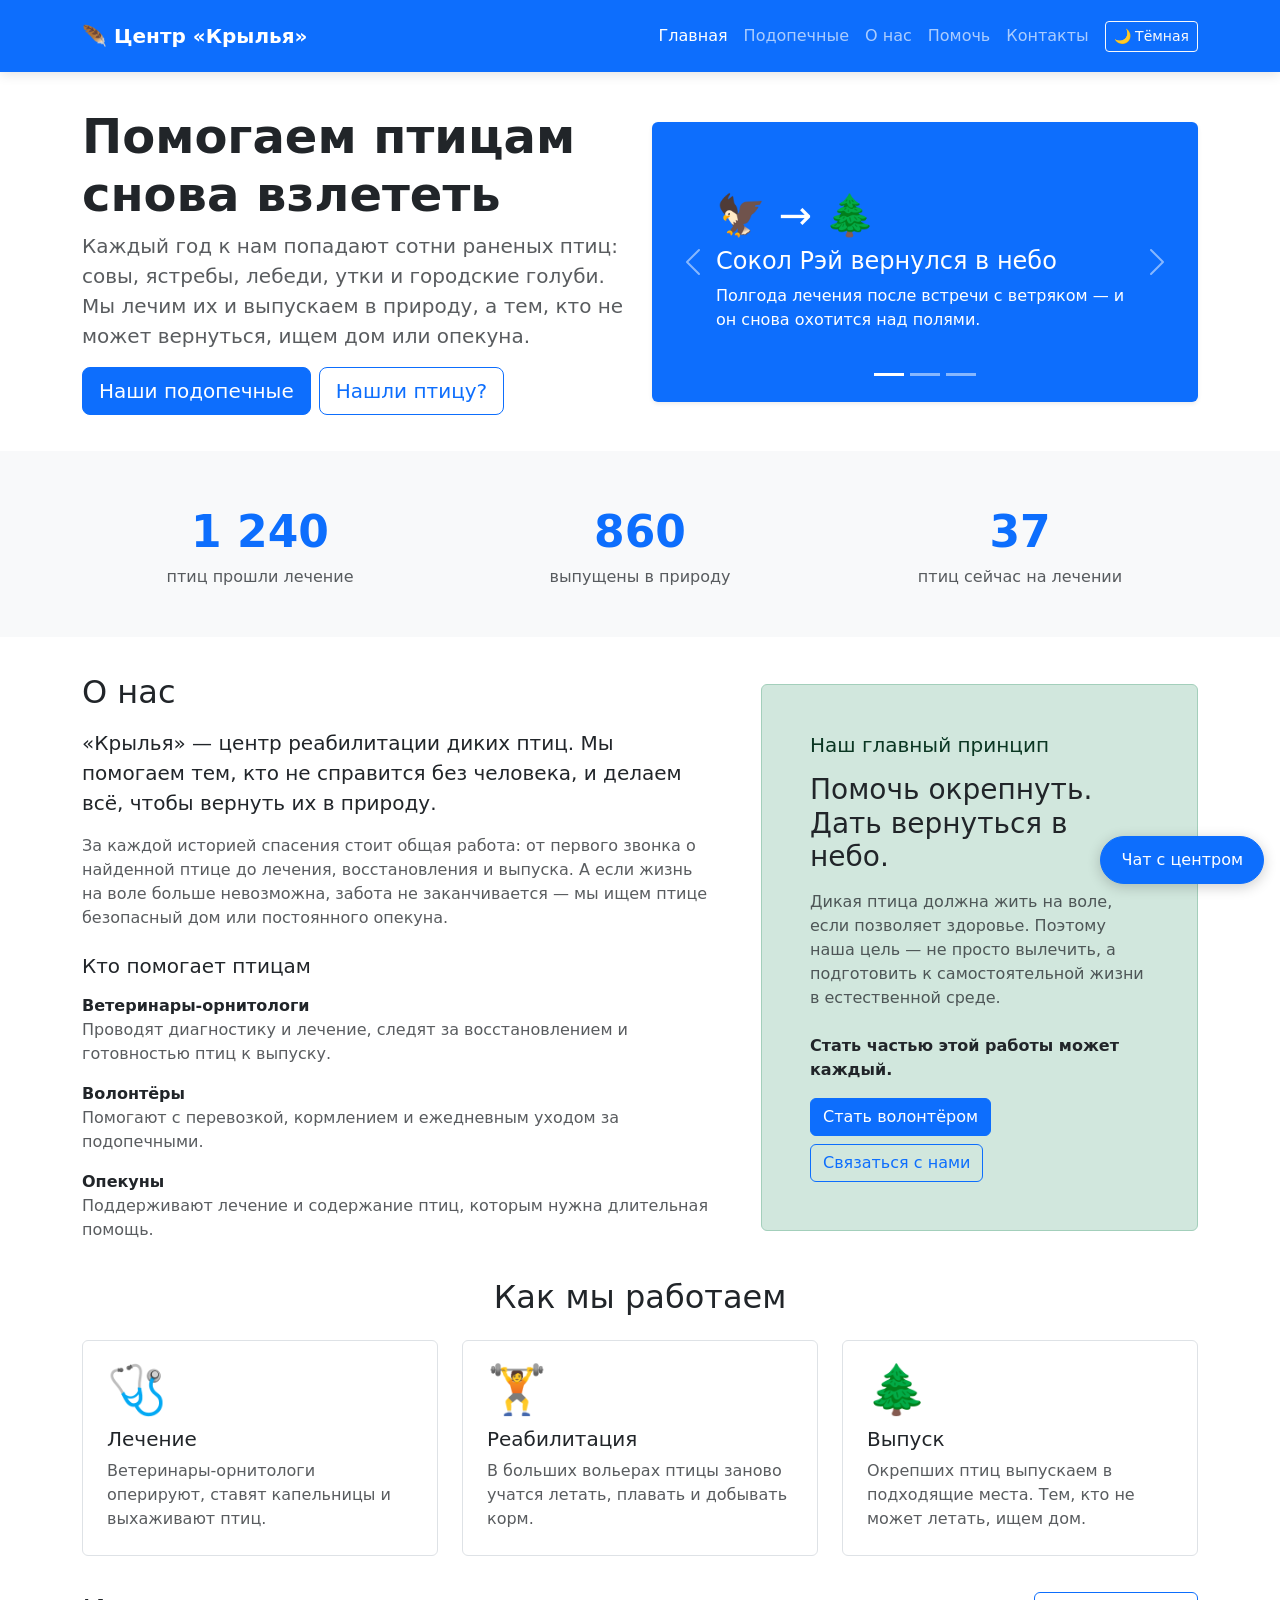
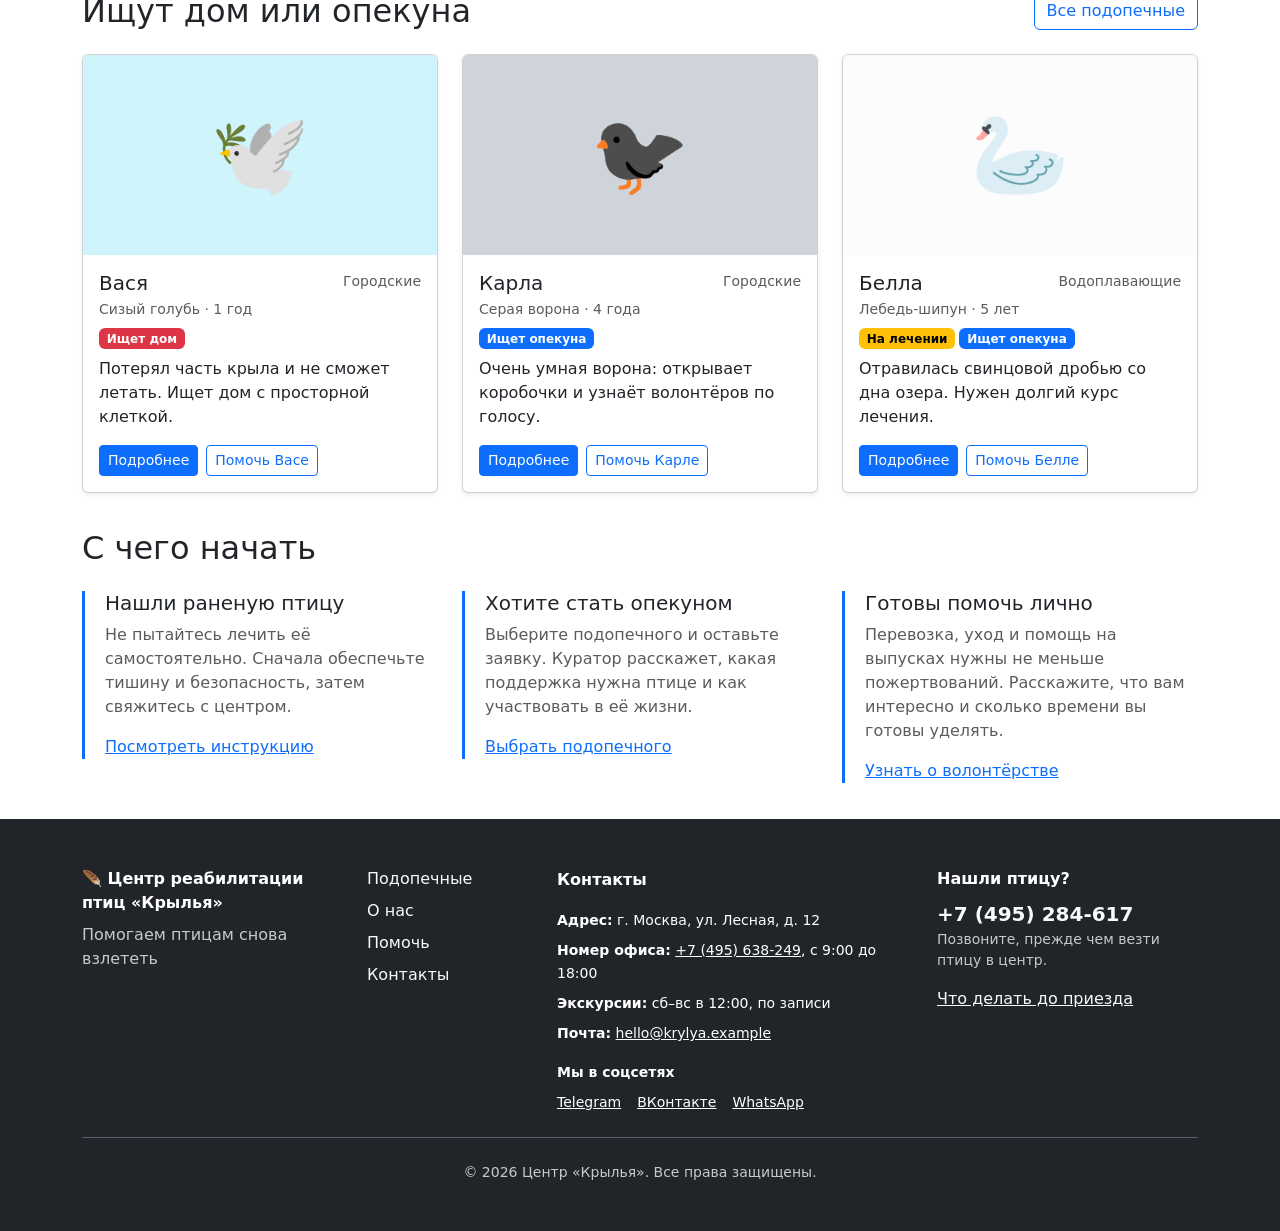
==== commit 3b3edb45: "feat: refine footer contacts and add support assistant" ====
--- a/index.html
+++ b/index.html
@@ -335,11 +335,9 @@
         <div class="col-12 col-md-6 col-xl-3">
           <p class="fw-semibold mb-2">🪶 Центр реабилитации птиц «Крылья»</p>
           <p class="mb-2 opacity-75">Помогаем птицам снова взлететь</p>
-          <p class="small mb-0 opacity-75">&copy; 2026 Центр «Крылья»</p>
         </div>
         <div class="col-12 col-md-6 col-xl-2">
           <nav class="d-flex flex-column align-items-start gap-2" aria-label="Навигация в подвале">
-            <a class="link-light text-decoration-none" href="index.html">Главная</a>
             <a class="link-light text-decoration-none" href="catalog.html">Подопечные</a>
             <a class="link-light text-decoration-none" href="index.html#about">О нас</a>
             <a class="link-light text-decoration-none" href="help.html">Помочь</a>
@@ -349,12 +347,10 @@
         <div class="col-12 col-md-6 col-xl-4 footer-contacts">
           <p class="fw-semibold mb-3">Контакты</p>
           <ul class="list-unstyled d-flex flex-column gap-2 small mb-3">
-            <li><span class="fw-semibold">Горячая линия:</span> <a href="tel:+7495284617">+7 (495) 284-617</a> <span class="small opacity-75">(демонстрационный номер)</span></li>
-<li><span class="fw-semibold">Приём птиц:</span> круглосуточно, по предварительному звонку</li>
-<li><span class="fw-semibold">Адрес:</span> г. Москва, ул. Лесная, д. 12</li>
-<li><span class="fw-semibold">Номер офиса:</span> <a href="tel:+7495638249">+7 (495) 638-249</a> <span class="small opacity-75">(демонстрационный номер)</span></li>
-<li><span class="fw-semibold">Почта:</span> <a href="mailto:hello@krylya.example">hello@krylya.example</a></li>
-<li><span class="fw-semibold">Экскурсии:</span> сб–вс в 12:00, по записи</li>
+            <li><span class="fw-semibold">Адрес:</span> г. Москва, ул. Лесная, д. 12</li>
+            <li><span class="fw-semibold">Номер офиса:</span> <a href="tel:+7495638249">+7 (495) 638-249</a>, с 9:00 до 18:00</li>
+            <li><span class="fw-semibold">Экскурсии:</span> сб–вс в 12:00, по записи</li>
+            <li><span class="fw-semibold">Почта:</span> <a href="mailto:hello@krylya.example">hello@krylya.example</a></li>
           </ul>
           <p class="fw-semibold small mb-2">Мы в соцсетях</p>
           <div class="d-flex flex-wrap gap-3 small"><a href="https://t.me/" target="_blank" rel="noopener">Telegram</a>
@@ -364,11 +360,12 @@
         <div class="col-12 col-md-6 col-xl-3">
           <p class="fw-semibold mb-2">Нашли птицу?</p>
           <a class="link-light text-decoration-none fs-5 fw-semibold" href="tel:+7495284617">+7 (495) 284-617</a>
-          <p class="small opacity-75 mt-2 mb-2">Демонстрационный номер. Контакты учебного центра требуют подтверждения.</p>
+
           <p class="small opacity-75 mb-3">Позвоните, прежде чем везти птицу в центр.</p>
           <a class="link-light" href="contacts.html#found">Что делать до приезда</a>
         </div>
       </div>
+      <p class="small text-center opacity-75 border-top border-secondary pt-4 mt-4 mb-0">&copy; 2026 Центр «Крылья». Все права защищены.</p>
     </div>
   </footer>
 
--- a/css/custom.css
+++ b/css/custom.css
@@ -60,6 +60,42 @@
 .back-to-top img {
   display: block;
   margin: auto;
+}
+
+.support-chat-toggle {
+  position: fixed;
+  right: max(1rem, env(safe-area-inset-right));
+  bottom: max(1rem, env(safe-area-inset-bottom));
+  z-index: 1030;
+  min-height: 48px;
+  border-radius: 24px;
+  padding-inline: 1.25rem;
+  box-shadow: 0 3px 14px rgb(0 0 0 / 20%);
+}
+
+.support-chat {
+  position: fixed;
+  right: max(1rem, env(safe-area-inset-right));
+  bottom: calc(max(1rem, env(safe-area-inset-bottom)) + 60px);
+  z-index: 1030;
+  width: min(360px, calc(100vw - 2rem));
+  max-height: calc(100dvh - 6rem);
+  overflow-y: auto;
+  overscroll-behavior: contain;
+}
+
+.support-chat[hidden] {
+  display: none;
+}
+
+.support-chat__body {
+  flex: 0 0 auto;
+}
+
+/* Чат и птица-наверх не перекрывают друг друга. */
+.back-to-top {
+  right: auto;
+  left: max(1rem, env(safe-area-inset-left));
 }
 
 .site-footer a {
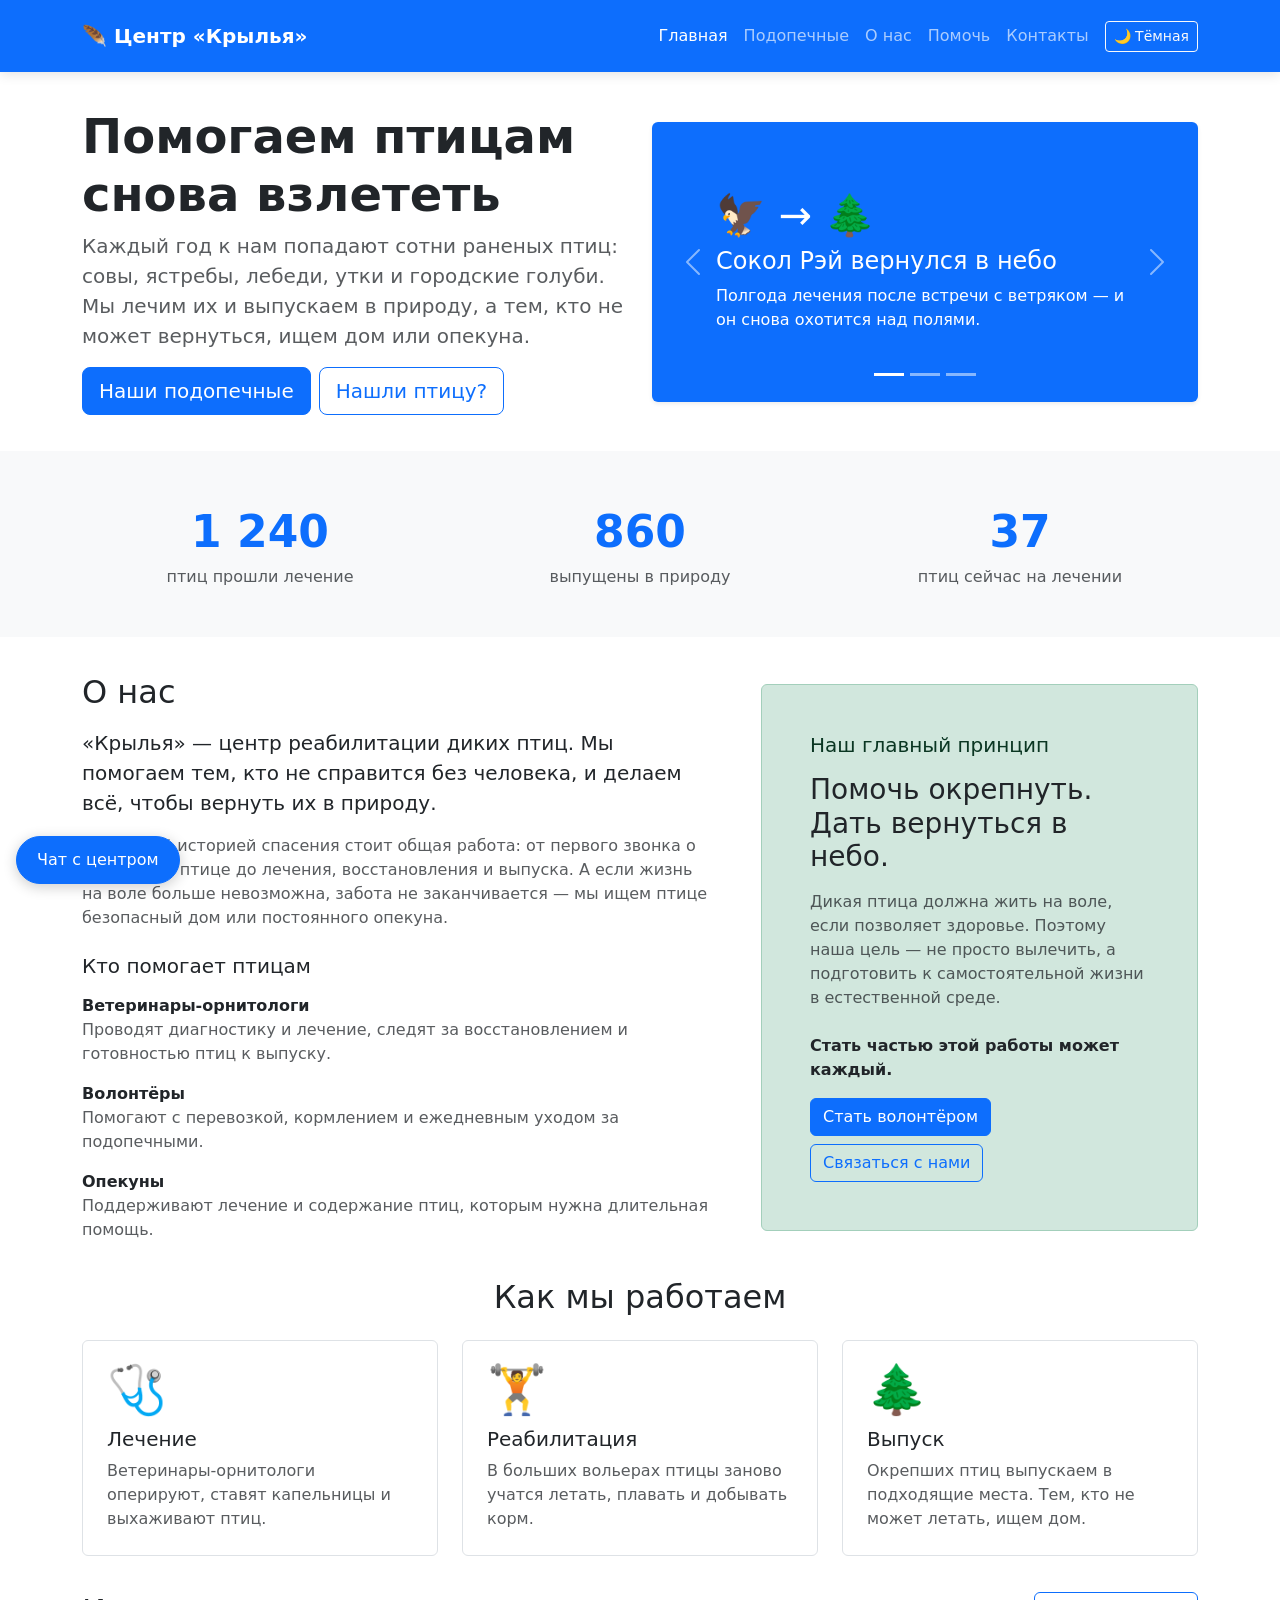
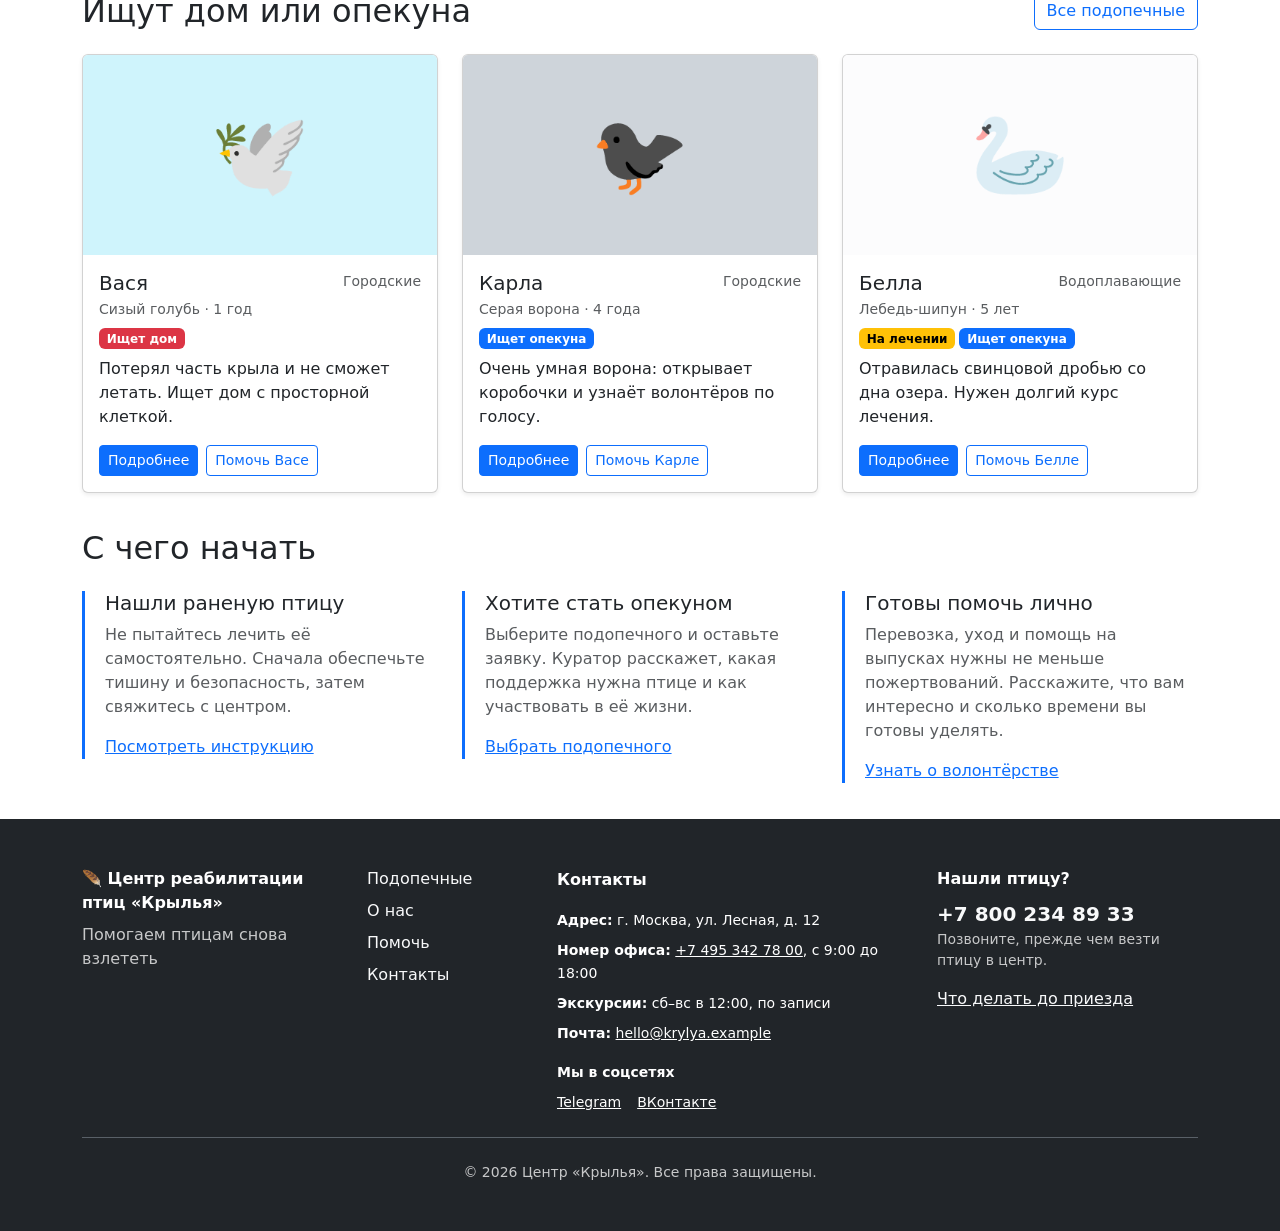
==== commit be54e5d7: "fix: update contact numbers and floating controls" ====
--- a/index.html
+++ b/index.html
@@ -348,18 +348,17 @@
           <p class="fw-semibold mb-3">Контакты</p>
           <ul class="list-unstyled d-flex flex-column gap-2 small mb-3">
             <li><span class="fw-semibold">Адрес:</span> г. Москва, ул. Лесная, д. 12</li>
-            <li><span class="fw-semibold">Номер офиса:</span> <a href="tel:+7495638249">+7 (495) 638-249</a>, с 9:00 до 18:00</li>
+            <li><span class="fw-semibold">Номер офиса:</span> <a href="tel:+74953427800">+7 495 342 78 00</a>, с 9:00 до 18:00</li>
             <li><span class="fw-semibold">Экскурсии:</span> сб–вс в 12:00, по записи</li>
             <li><span class="fw-semibold">Почта:</span> <a href="mailto:hello@krylya.example">hello@krylya.example</a></li>
           </ul>
           <p class="fw-semibold small mb-2">Мы в соцсетях</p>
           <div class="d-flex flex-wrap gap-3 small"><a href="https://t.me/" target="_blank" rel="noopener">Telegram</a>
-<a href="https://vk.com/" target="_blank" rel="noopener">ВКонтакте</a>
-<a href="https://wa.me/" target="_blank" rel="noopener">WhatsApp</a></div>
+<a href="https://vk.com/" target="_blank" rel="noopener">ВКонтакте</a></div>
         </div>
         <div class="col-12 col-md-6 col-xl-3">
           <p class="fw-semibold mb-2">Нашли птицу?</p>
-          <a class="link-light text-decoration-none fs-5 fw-semibold" href="tel:+7495284617">+7 (495) 284-617</a>
+          <a class="link-light text-decoration-none fs-5 fw-semibold" href="tel:+78002348933">+7 800 234 89 33</a>
 
           <p class="small opacity-75 mb-3">Позвоните, прежде чем везти птицу в центр.</p>
           <a class="link-light" href="contacts.html#found">Что делать до приезда</a>
--- a/css/custom.css
+++ b/css/custom.css
@@ -64,7 +64,7 @@
 
 .support-chat-toggle {
   position: fixed;
-  right: max(1rem, env(safe-area-inset-right));
+  left: max(1rem, env(safe-area-inset-left));
   bottom: max(1rem, env(safe-area-inset-bottom));
   z-index: 1030;
   min-height: 48px;
@@ -75,7 +75,7 @@
 
 .support-chat {
   position: fixed;
-  right: max(1rem, env(safe-area-inset-right));
+  left: max(1rem, env(safe-area-inset-left));
   bottom: calc(max(1rem, env(safe-area-inset-bottom)) + 60px);
   z-index: 1030;
   width: min(360px, calc(100vw - 2rem));
@@ -90,12 +90,6 @@
 
 .support-chat__body {
   flex: 0 0 auto;
-}
-
-/* Чат и птица-наверх не перекрывают друг друга. */
-.back-to-top {
-  right: auto;
-  left: max(1rem, env(safe-area-inset-left));
 }
 
 .site-footer a {
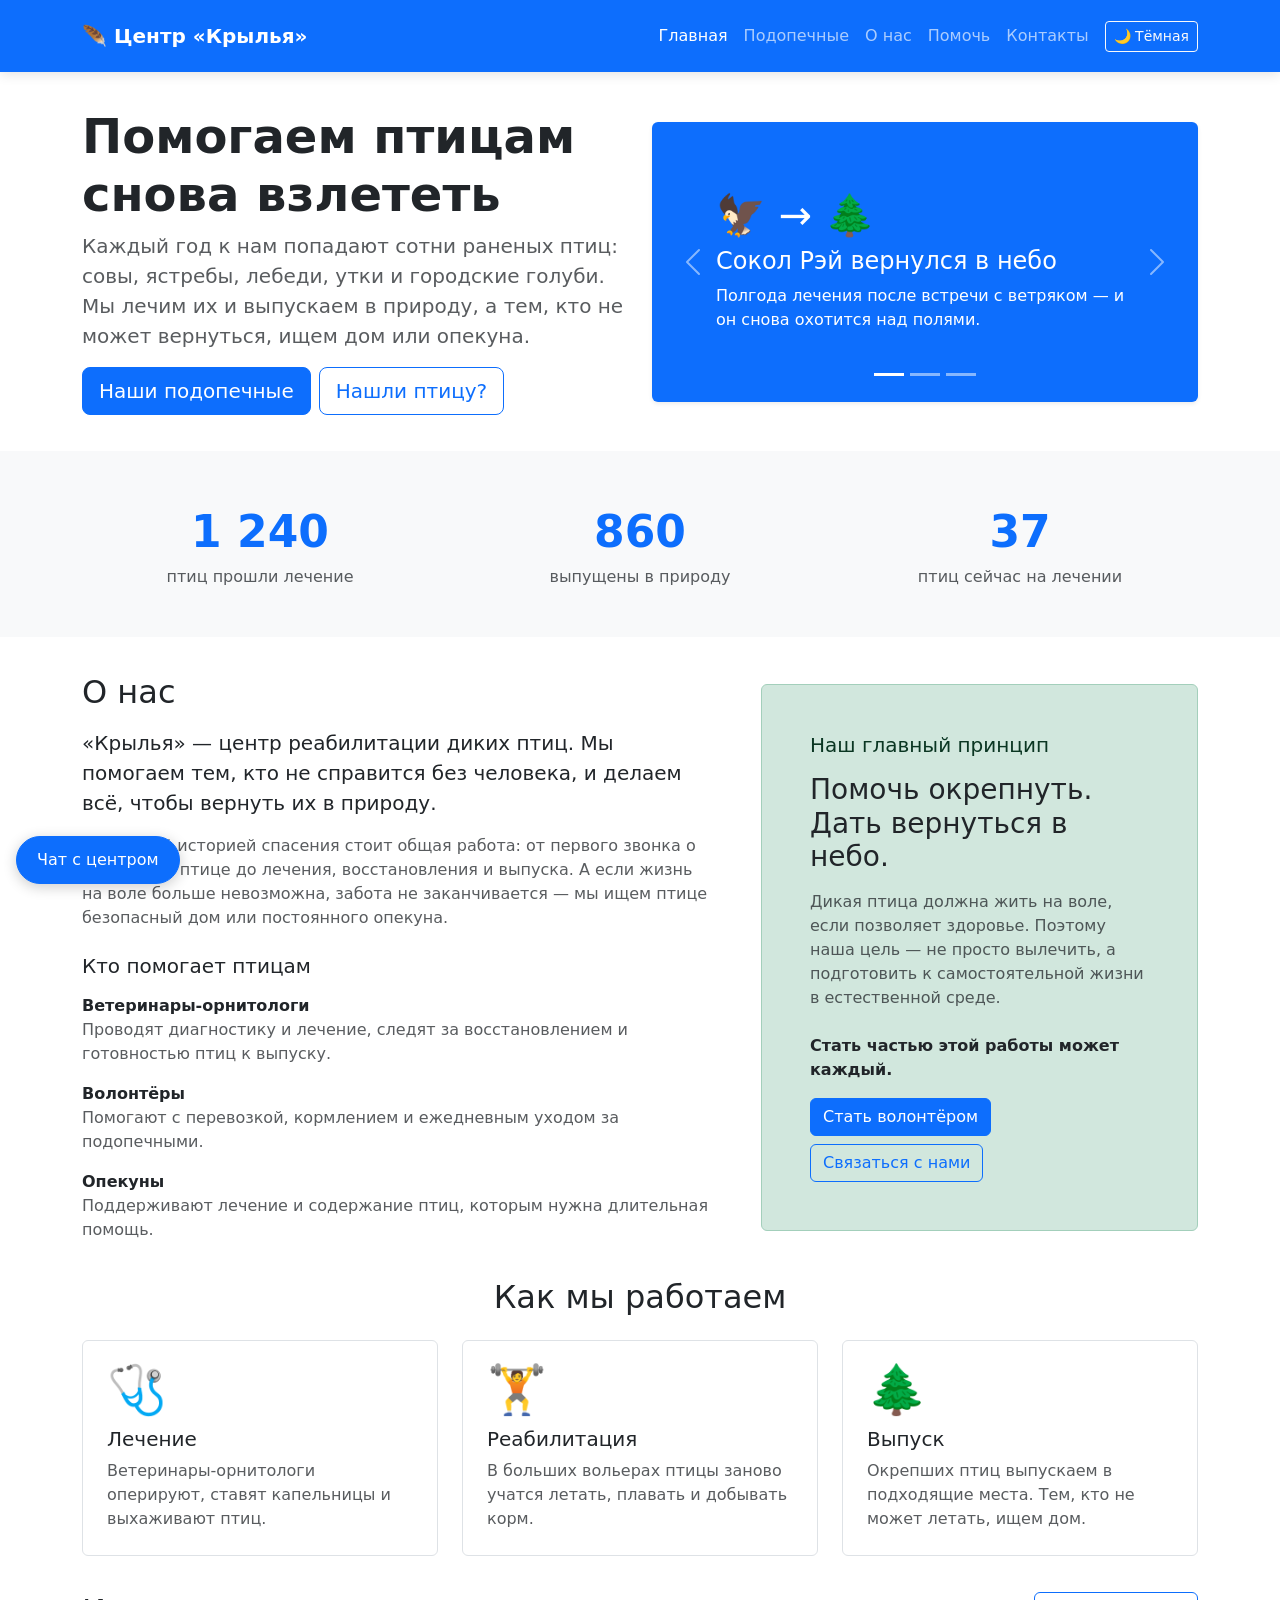
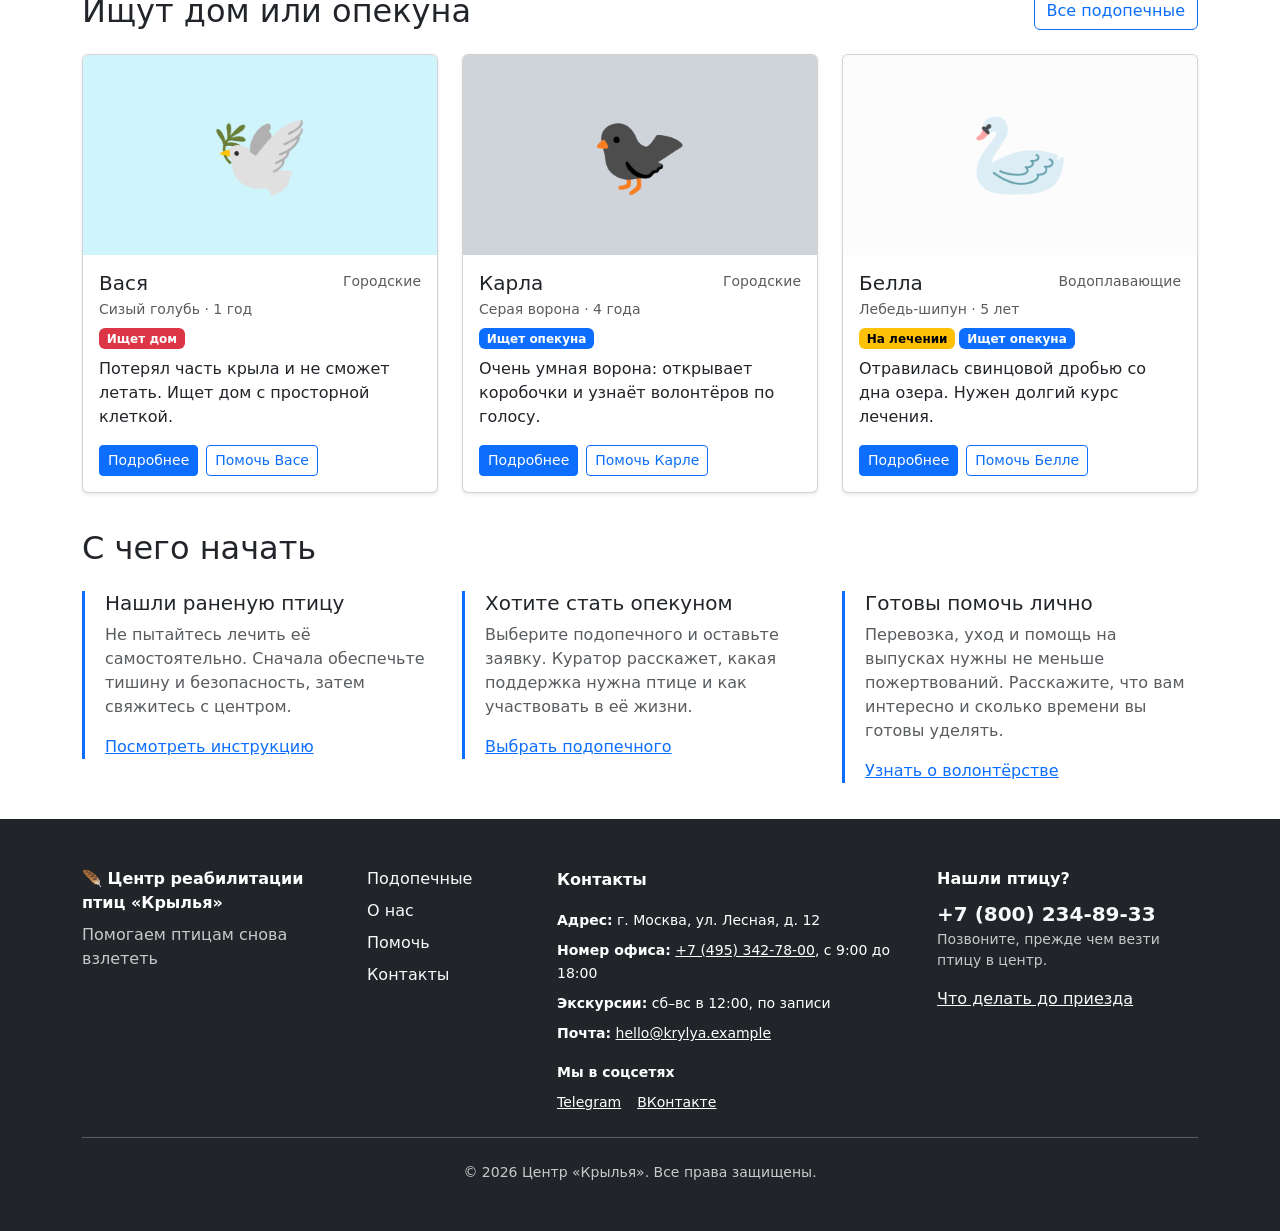
==== commit 5acbfcec: "fix: standardize phone number formatting across site" ====
--- a/index.html
+++ b/index.html
@@ -348,7 +348,7 @@
           <p class="fw-semibold mb-3">Контакты</p>
           <ul class="list-unstyled d-flex flex-column gap-2 small mb-3">
             <li><span class="fw-semibold">Адрес:</span> г. Москва, ул. Лесная, д. 12</li>
-            <li><span class="fw-semibold">Номер офиса:</span> <a href="tel:+74953427800">+7 495 342 78 00</a>, с 9:00 до 18:00</li>
+            <li><span class="fw-semibold">Номер офиса:</span> <a href="tel:+74953427800">+7 (495) 342-78-00</a>, с 9:00 до 18:00</li>
             <li><span class="fw-semibold">Экскурсии:</span> сб–вс в 12:00, по записи</li>
             <li><span class="fw-semibold">Почта:</span> <a href="mailto:hello@krylya.example">hello@krylya.example</a></li>
           </ul>
@@ -358,7 +358,7 @@
         </div>
         <div class="col-12 col-md-6 col-xl-3">
           <p class="fw-semibold mb-2">Нашли птицу?</p>
-          <a class="link-light text-decoration-none fs-5 fw-semibold" href="tel:+78002348933">+7 800 234 89 33</a>
+          <a class="link-light text-decoration-none fs-5 fw-semibold" href="tel:+78002348933">+7 (800) 234-89-33</a>
 
           <p class="small opacity-75 mb-3">Позвоните, прежде чем везти птицу в центр.</p>
           <a class="link-light" href="contacts.html#found">Что делать до приезда</a>
